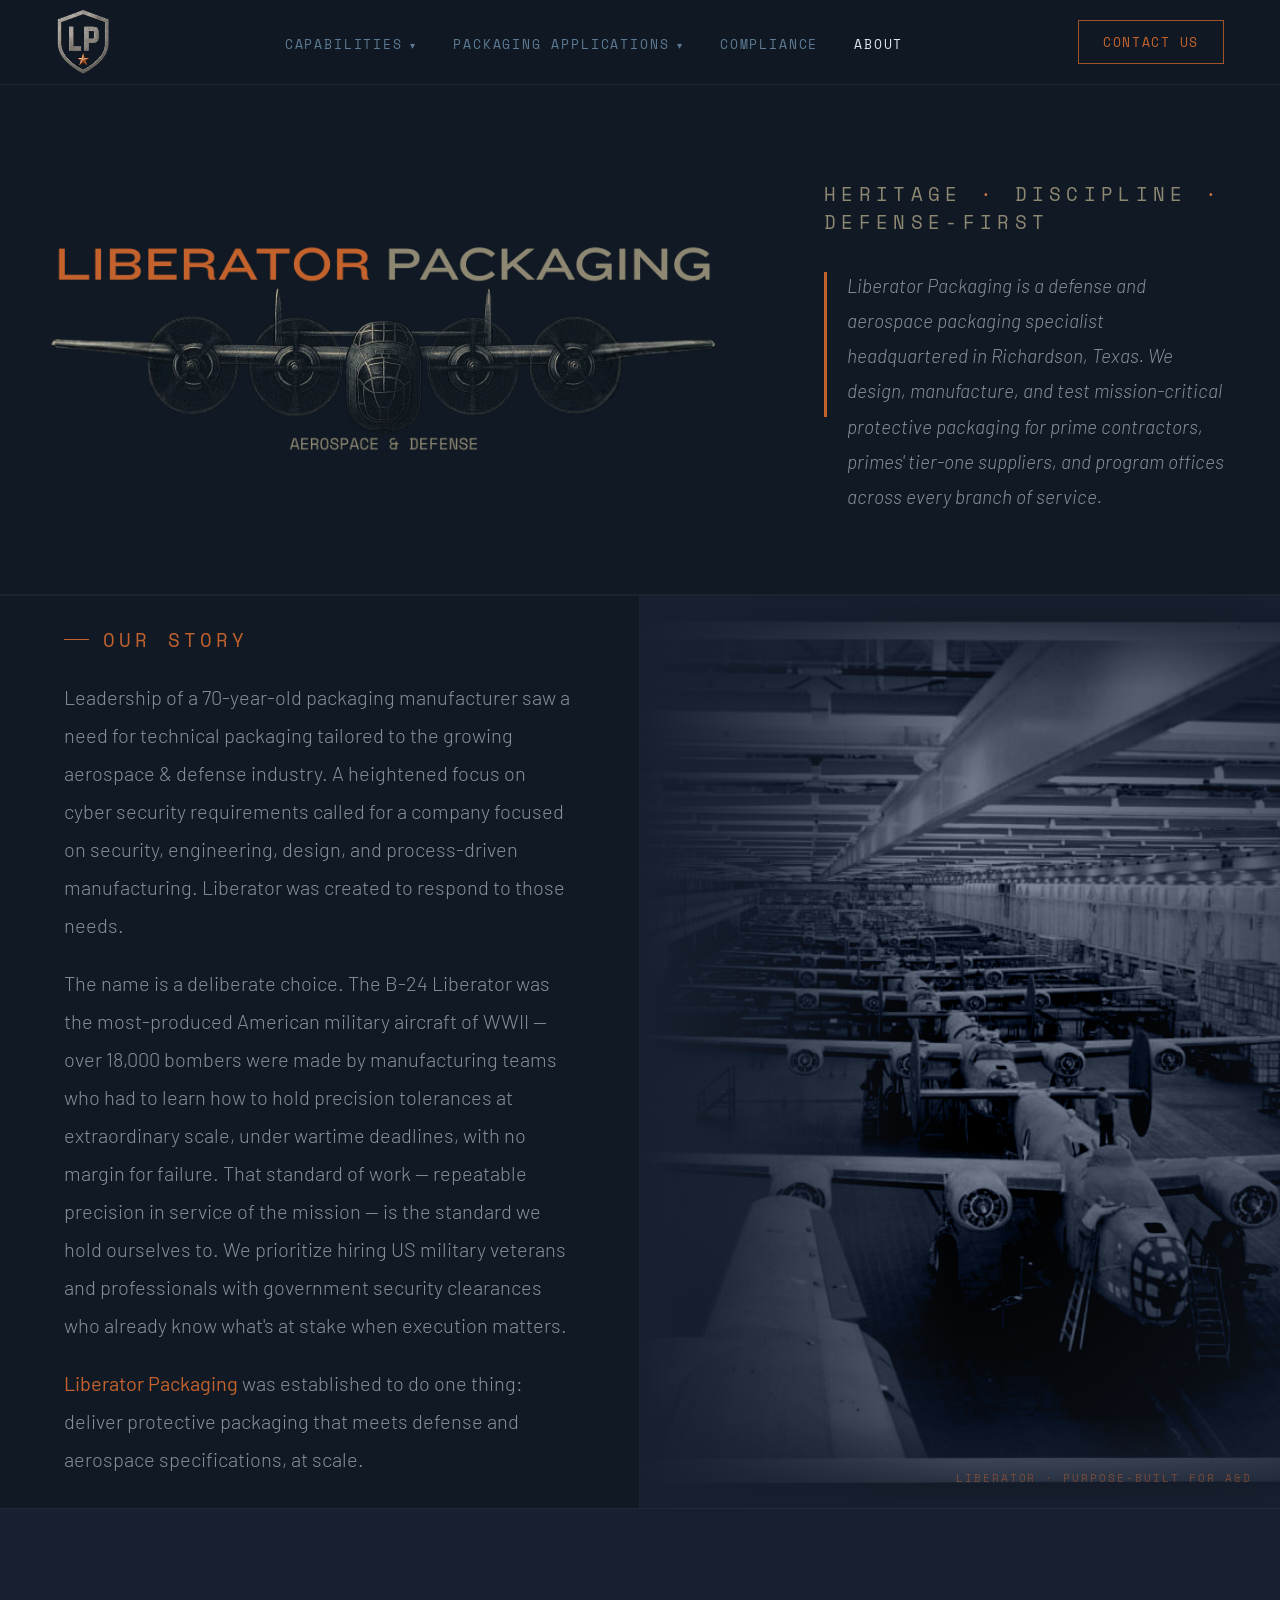
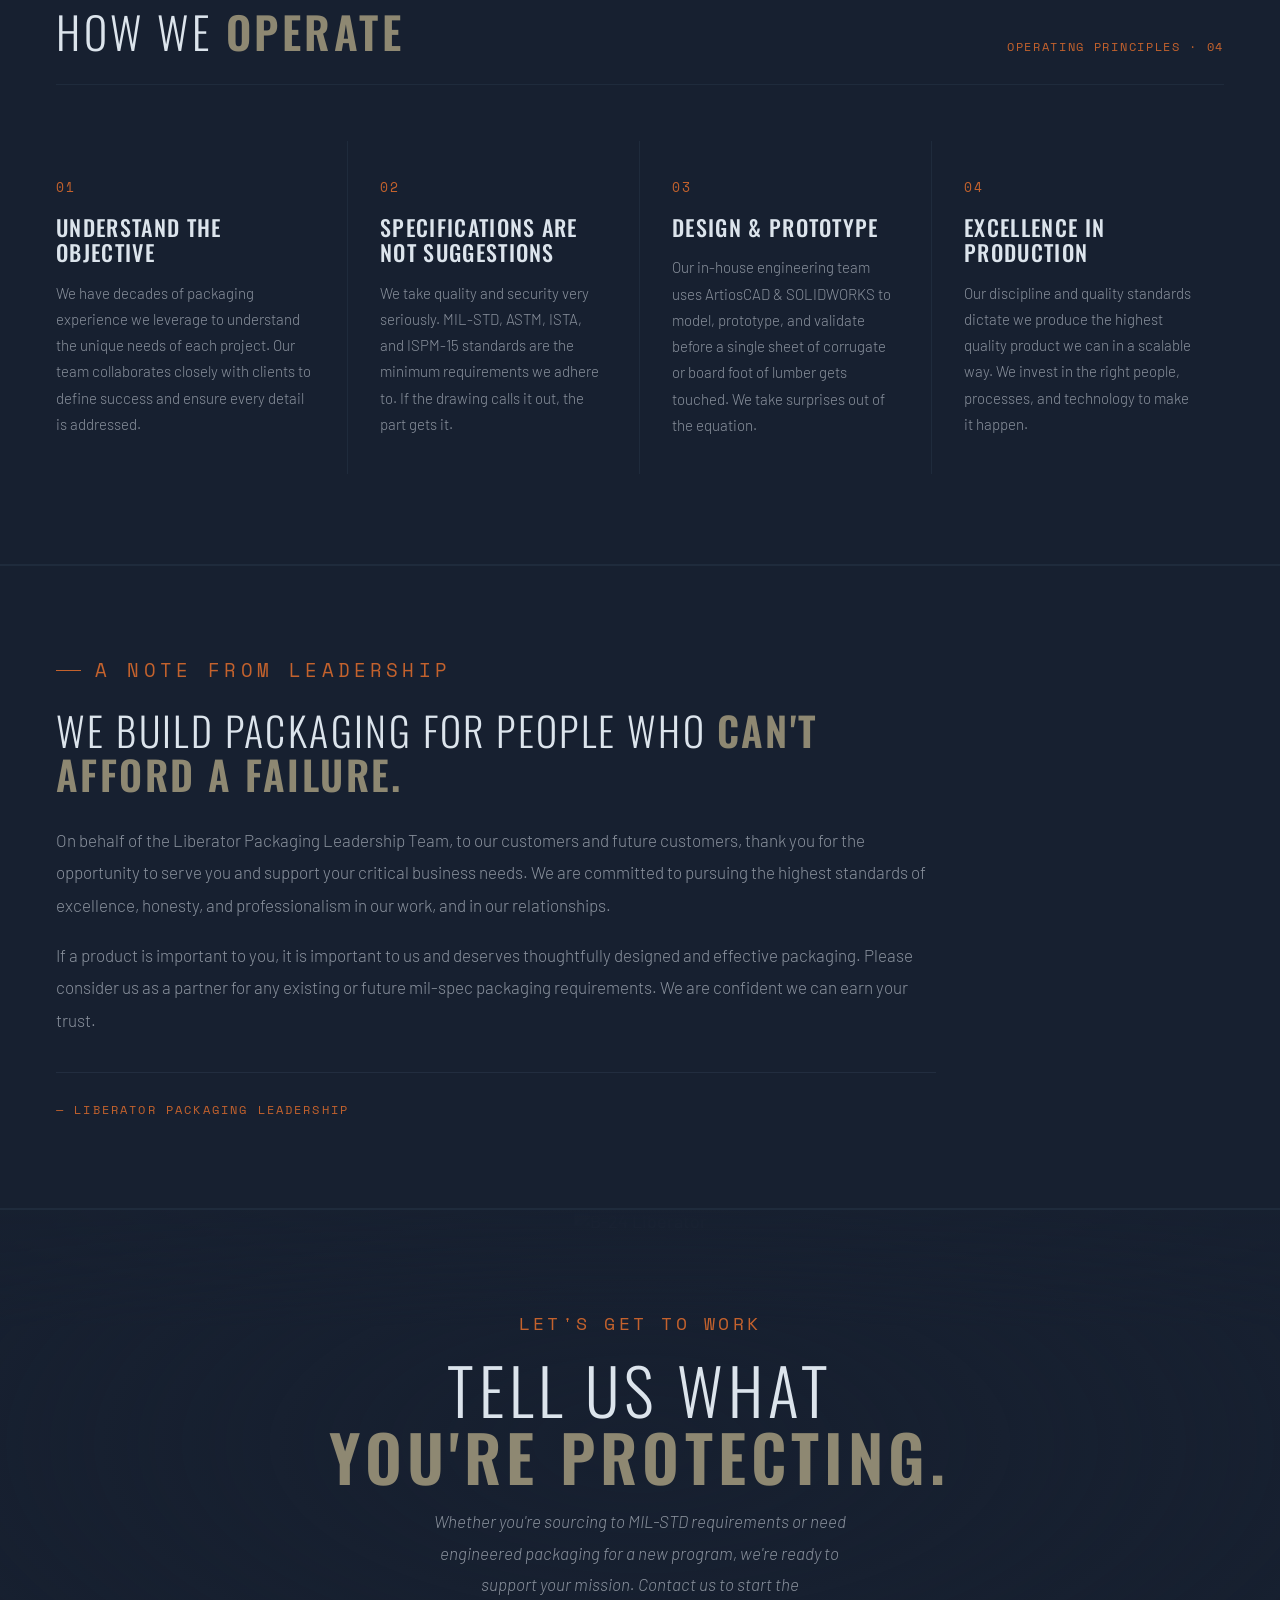
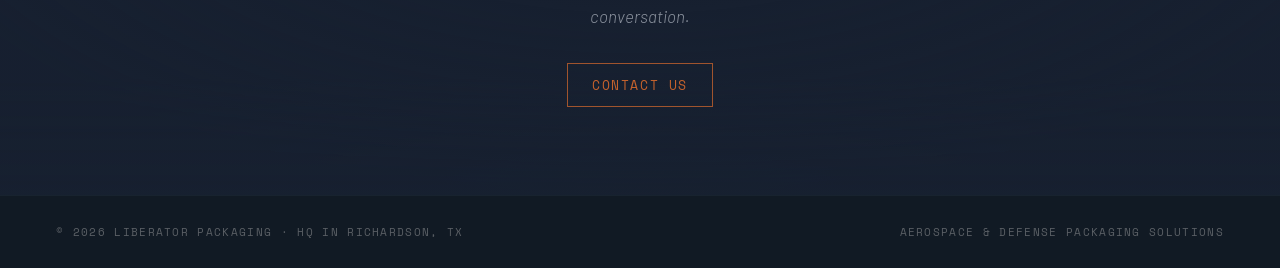
==== about.html @ 32d5207a "Update about.html Update note from leadership" ====
<!DOCTYPE html>
<html lang="en">
<head>
<meta charset="UTF-8">
<meta name="viewport" content="width=device-width, initial-scale=1.0">
<title>About — Liberator Packaging</title>
<link rel="stylesheet" href="site.css">
<style>
/* ── HERO COMBINED ── */
  .hero-combined{
    display:flex;align-items:center;
    margin-top:100px;
    background:var(--bg);
    border-bottom:1px solid rgba(93,122,148,.12);
    overflow:hidden;
  }

  /* ── PAGE HERO ── */
  .page-hero{
    flex:1;
    padding:80px 56px;
    background:transparent;
  }
  .page-hero-inner{max-width:920px;}

  /* ── LOGO HERO ── */
  .about-logo-hero{
    flex:0 0 60%;position:relative;overflow:hidden;
    align-self:stretch;min-height:480px;
  }
  .about-logo-wrap{position:absolute;inset:0;display:flex;align-items:center;justify-content:center;}
  .about-logo-img{
    width:90%; /* ← tweak to resize */
    height:auto;
  }
  .about-logo-overlay{
    position:absolute;inset:0;
  }
  .page-hero-sub{
    font-family:'Space Mono',monospace;font-size:19px;letter-spacing:.28em;
    color:var(--stone);text-transform:uppercase;margin-bottom:28px;
  }
  .page-hero-sub .dot{color:var(--copper2);}
  .page-hero h1{
    font-family:'Oswald',sans-serif;font-weight:600;
    font-size:clamp(64px,9vw,112px);letter-spacing:.05em;
    line-height:.9;color:var(--white);text-transform:uppercase;
    margin-bottom:36px;
  }
  .page-hero h1 .sub{
    font-weight:300;font-size:.30em;letter-spacing:.26em;
    color:rgba(142,136,114,.45);display:block;margin-top:18px;
  }
  .page-hero-lede{
    display:flex;gap:20px;align-items:flex-start;max-width:680px;margin-top:32px;
  }
  .page-hero-lede::before{content:'';flex:0 0 3px;height:145px;background:var(--copper);margin-top:4px;}
  .page-hero-lede p{font-size:19px;font-weight:300;line-height:1.85;color:var(--fog);font-style:italic;}

  /* ── ORIGIN / MISSION ── */
  .origin{
    display:grid;grid-template-columns:1fr 1fr;
    border-top:1px solid rgba(93,122,148,.1);
    min-height:560px;overflow:hidden;
    background:var(--bg);
  }
  .origin-text{
    padding:30px 64px;
    display:flex;flex-direction:column;justify-content:top;
    border-right:1px solid rgba(93,122,148,.1);
  }
  .section-tag{
    font-family:'Space Mono',monospace;font-size:19px;letter-spacing:.22em;
    color:var(--copper);text-transform:uppercase;margin-bottom:24px;
    display:flex;align-items:center;gap:14px;
  }
  .section-tag::before{content:'';width:25px;height:1px;background:var(--copper);}
  .origin-text h2{
    font-family:'Oswald',sans-serif;font-weight:300;font-size:44px;
    letter-spacing:.06em;color:var(--white);text-transform:uppercase;
    margin-bottom:28px;line-height:1.05;
  }
  .origin-text h2 strong{font-weight:600;color:var(--stone);}
  .origin-text p{font-size:20px;font-weight:300;line-height:1.9;color:var(--fog);margin-bottom:20px;}
  .origin-text p:last-child{margin-bottom:0;}
  .origin-text p .accent{color:var(--copper);font-weight:400;font-style:normal;}
  .origin-text p strong.emph{color:var(--white);font-weight:400;}

  .origin-vis{
    background:var(--bg2);position:relative;overflow:hidden;
    display:flex;align-items:center;justify-content:center;
  }
  .origin-vis-img{
    width:100%;height:100%;object-fit:cover;
    filter:grayscale(100%) contrast(160%) brightness(50%) sepia(35%) hue-rotate(8deg);
    mix-blend-mode:luminosity;
  }
  .origin-vis-fade{
    position:absolute;inset:0;
    background:
      radial-gradient(ellipse 90% 80% at 50% 50%,transparent 20%,rgba(23,32,48,0.5) 70%,rgba(23,32,48,0.9) 100%),
      linear-gradient(to left,transparent 50%,var(--bg2) 100%),
      linear-gradient(to bottom,var(--bg2) 0%,transparent 10%,transparent 90%,var(--bg2) 100%);
  }
  .origin-vis-label{
    position:absolute;bottom:22px;right:28px;
    font-family:'Space Mono',monospace;font-size:11px;letter-spacing:.18em;
    color:rgba(196,98,45,.5);text-transform:uppercase;z-index:2;
  }
  .origin-stats{
    position:absolute;top:32px;left:32px;z-index:2;
    display:flex;flex-direction:column;gap:18px;
  }
  .origin-stat{
    border-left:2px solid var(--copper);padding-left:14px;
  }
  .origin-stat .num{
    font-family:'Oswald',sans-serif;font-weight:500;font-size:28px;
    letter-spacing:.04em;color:var(--white);line-height:1;
  }
  .origin-stat .lbl{
    font-family:'Space Mono',monospace;font-size:10px;letter-spacing:.2em;
    color:rgba(196,98,45,1);text-transform:uppercase;margin-top:6px;
  }

  /* ── PRINCIPLES ── */
  .principles{
    padding:90px 56px;background:var(--bg2);
    border-top:1px solid rgba(93,122,148,.12);
    border-bottom:1px solid rgba(93,122,148,.12);
  }
  .principles-header{
    display:flex;align-items:baseline;justify-content:space-between;
    margin-bottom:56px;border-bottom:1px solid rgba(93,122,148,.12);
    padding-bottom:20px;
  }
  .principles-header h2{
    font-family:'Oswald',sans-serif;font-weight:300;font-size:44px;
    letter-spacing:.08em;color:var(--white);text-transform:uppercase;
  }
  .principles-header h2 strong{font-weight:600;color:var(--stone);}
  .principles-header span{
    font-family:'Space Mono',monospace;font-size:12px;letter-spacing:.14em;
    color:var(--copper);text-transform:uppercase;
  }
  .principles-grid{
    display:grid;grid-template-columns:repeat(4,1fr);gap:0;
  }
  .principle{
    padding:36px 32px 36px 0;
    border-right:1px solid rgba(93,122,148,.12);
  }
  .principle:last-child{border-right:none;}
  .principle:not(:first-child){padding-left:32px;}
  .principle .pnum{
    font-family:'Space Mono',monospace;font-size:13px;letter-spacing:.18em;
    color:var(--copper);margin-bottom:18px;
  }
  .principle h3{
    font-family:'Oswald',sans-serif;font-weight:500;font-size:22px;
    letter-spacing:.06em;color:var(--white);text-transform:uppercase;
    margin-bottom:14px;line-height:1.15;
  }
  .principle p{
    font-size:15px;font-weight:300;line-height:1.75;color:var(--fog);
  }

  /* ── PROOF / CAPABILITY MARKERS ── */
  .proof{
    padding:90px 56px;background:var(--bg);
    border-bottom:1px solid rgba(93,122,148,.1);
  }
  .proof-inner{display:grid;grid-template-columns:1fr 1.6fr;gap:80px;align-items:start;}
  .proof-left h2{
    font-family:'Oswald',sans-serif;font-weight:300;font-size:40px;
    letter-spacing:.06em;color:var(--white);text-transform:uppercase;
    line-height:1.1;margin-bottom:24px;
  }
  .proof-left h2 strong{font-weight:600;color:var(--stone);}
  .proof-left p{font-size:16px;font-weight:300;line-height:1.85;color:var(--fog);}
  .proof-list{display:flex;flex-direction:column;}
  .proof-row{
    display:grid;grid-template-columns:56px 1fr 280px;
    align-items:center;gap:28px;
    padding:22px 0;border-bottom:1px solid rgba(93,122,148,.1);
  }
  .proof-row:first-child{border-top:1px solid rgba(93,122,148,.1);}
  .proof-num{font-family:'Space Mono',monospace;font-size:13px;color:var(--copper);letter-spacing:.1em;}
  .proof-name{font-family:'Oswald',sans-serif;font-weight:400;font-size:22px;letter-spacing:.05em;color:var(--stone);text-transform:uppercase;}
  .proof-detail{font-size:16px;font-weight:300;color:rgba(220,228,236,.55);font-style:italic;}

  /* ── LEADERSHIP NOTE ── */
  .leadership{
    padding:90px 56px;background:var(--bg2);
    border-top:1px solid rgba(93,122,148,.12);
    border-bottom:1px solid rgba(93,122,148,.12);
  }
  .leadership-inner{max-width:880px;}
  .leadership h2{
    font-family:'Oswald',sans-serif;font-weight:300;font-size:40px;
    letter-spacing:.06em;color:var(--white);text-transform:uppercase;
    margin-bottom:28px;line-height:1.1;
  }
  .leadership h2 strong{font-weight:600;color:var(--stone);}
  .leadership p{font-size:17px;font-weight:300;line-height:1.9;color:var(--fog);margin-bottom:18px;}
  .leadership .sig{
    margin-top:36px;padding-top:28px;
    border-top:1px solid rgba(93,122,148,.15);
    font-family:'Space Mono',monospace;font-size:12px;letter-spacing:.18em;
    color:var(--copper);text-transform:uppercase;
  }

  /* ── CTA ── */
  .cta{
    padding:100px 56px;background:var(--bg2);
    border-top:1px solid rgba(93,122,148,.12);
    text-align:center;position:relative;overflow:hidden;min-height:440px;
    display:flex;align-items:center;justify-content:center;
  }
  .cta-plane-wrap{position:absolute;inset:0;}
  .cta-plane-img{
    width:100%;height:100%;object-fit:cover;object-position:center 20%;
    filter:grayscale(100%) contrast(200%) brightness(35%) sepia(30%) hue-rotate(8deg);
    mix-blend-mode:luminosity;opacity:.55;
  }
  .cta-overlay{
    position:absolute;inset:0;
    background:
      radial-gradient(ellipse 60% 60% at 50% 40%,rgba(23,32,48,0.3) 0%,rgba(23,32,48,0.85) 100%),
      linear-gradient(to bottom,var(--bg2) 0%,transparent 20%,transparent 80%,var(--bg2) 100%);
  }
  .cta-content{position:relative;z-index:1;}
  .cta-tag{font-family:'Space Mono',monospace;font-size:18px;letter-spacing:.18em;color:var(--copper);text-transform:uppercase;margin-bottom:20px;}
  .cta h2{font-family:'Oswald',sans-serif;font-weight:300;font-size:clamp(40px,5vw,64px);letter-spacing:.08em;color:var(--white);text-transform:uppercase;margin-bottom:16px;line-height:1.05;}
  .cta h2 strong{font-weight:600;color:var(--stone);}
  .cta p{font-size:17px;font-weight:300;color:var(--fog);max-width:420px;margin:0 auto 40px;line-height:1.85;font-style:italic;}
to{opacity:1;transform:none;}

/* ── RESPONSIVE ── */
  @media (max-width: 980px){
    .hero-combined{flex-direction:column;}
    .about-logo-hero{flex:none;width:100%;min-height:320px;}
    .origin{grid-template-columns:1fr;}
    .origin-text{border-right:none;border-bottom:1px solid rgba(93,122,148,.1);}
    .origin-vis{min-height:320px;}
    .principles-grid{grid-template-columns:repeat(2,1fr);}
    .principle:nth-child(2){border-right:none;}
    .principle:nth-child(3){border-top:1px solid rgba(93,122,148,.12);}
    .principle:nth-child(4){border-top:1px solid rgba(93,122,148,.12);}
    .proof-inner{grid-template-columns:1fr;gap:40px;}
    .proof-row{grid-template-columns:48px 1fr;}
    .proof-detail{grid-column:1 / -1;padding-left:76px;}
  }

  @media(max-width:768px){
    .hero-combined{flex-direction:column;}
    .about-logo-hero{min-height:220px;flex:none;width:100%;}
    .page-hero{padding:80px 20px 40px;}
    .page-hero h1{font-size:clamp(56px,14vw,96px);}
    .origin{grid-template-columns:1fr;}
    .origin-text{padding:40px 20px;border-right:none;border-bottom:1px solid rgba(93,122,148,.1);}
    .origin-vis{min-height:220px;}
    .principles{padding:56px 20px;}
    .principles-grid{grid-template-columns:1fr;}
    .principle{border-right:none !important;border-top:none;padding:24px 0;border-bottom:1px solid rgba(93,122,148,.1);}
    .proof{padding:56px 20px;}
    .proof-inner{grid-template-columns:1fr;gap:32px;}
    .proof-row{grid-template-columns:48px 1fr;gap:16px;}
    .proof-detail{grid-column:1/-1;padding-left:64px;}
    .leadership{padding:56px 20px;}
    .cta{padding:60px 20px;min-height:300px;}
    .principles-header h2{font-size:32px;}
    .proof-left h2{font-size:30px;}
  }
</style>
</head>
<body>

<nav>
  <a href="index.html"><img class="nav-logo" src="../Images/Logo/Simple (Star) no bg.png" alt="Liberator Packaging"></a>
  <button class="nav-toggle" aria-label="Open navigation" aria-expanded="false"><span></span><span></span><span></span></button>
  <ul class="nav-links">
    <li class="has-dropdown">
      <a href="#">Capabilities</a>
      <ul class="nav-dropdown">
        <li><a href="corrugated-packaging.html">Corrugated Packaging</a></li>
        <li><a href="foam-cushioning.html">Foam &amp; Cushioning Systems</a></li>
        <li><a href="wood-crating.html">Wood Crating &amp; Export Containers</a></li>
        <li><a href="integrated-solutions.html">Engineered Integrated Solutions</a></li>
        <li><a href="assembly-kitting.html">Assembly &amp; Kitting</a></li>
      </ul>
    </li>
    <li class="has-dropdown">
      <a href="#">Packaging Applications</a>
      <ul class="nav-dropdown">
        <li><a href="drones.html">Drones</a></li>
        <li><a href="munitions.html">Munitions</a></li>
        <li><a href="manufactured-parts.html">Manufactured Parts</a></li>
        <li><a href="electronic-components.html">Electronic Components</a></li>
        <li><a href="custom-packaging-solutions.html">Custom Packaging Solutions</a></li>
      </ul>
    </li>
    <li><a href="compliance.html">Compliance</a></li>
    <li><a href="about.html" class="active">About</a></li>
    <a href="contact.html" class="nav-mobile-cta">Contact Us</a>
  </ul>
  <a href="contact.html" class="nav-cta">Contact Us</a>
</nav>

<!-- ── HERO COMBINED ── -->
<div class="hero-combined">

  <!-- ── LOGO HERO ── -->
  <section class="about-logo-hero">
    <div class="about-logo-wrap">
      <img class="about-logo-img" src="../Images/Logo/Liberator Logo.png" alt="Liberator Packaging"/>
      <div class="about-logo-overlay"></div>
    </div>
  </section>

  <!-- ── PAGE HERO ── -->
  <section class="page-hero">
    <div class="page-hero-inner">
      <div class="page-hero-sub r2">Heritage <span class="dot">·</span> Discipline <span class="dot">·</span> Defense-First</div>
      <div class="page-hero-lede r3">
        <p>Liberator Packaging is a defense and aerospace packaging specialist headquartered in Richardson, Texas. We design, manufacture, and test mission-critical protective packaging for prime contractors, primes' tier-one suppliers, and program offices across every branch of service.</p>
      </div>
    </div>
  </section>

</div>

<!-- ── ORIGIN / MISSION ── -->
<section class="origin">
  <div class="origin-text">
    <div class="section-tag">Our Story</div>
    <p>Leadership of a 70-year-old packaging manufacturer saw a need for technical packaging tailored to the growing aerospace & defense industry. A heightened focus on cyber security requirements called for a company focused on security, engineering, design, and process-driven manufacturing. Liberator was created to respond to those needs.</p>
    <!-- <p>Most packaging suppliers serving the defense industrial base started somewhere else — commercial shipping, retail consumer goods, industrial OEM — and bolted on MIL-STD capability as program demand grew. That history shows up in subtle ways: documentation that isn't quite right, ESD handling that's "close enough," ITAR controls layered on top of workflows that were never designed for them.</p> -->
    <p>The name is a deliberate choice. The B-24 Liberator was the most-produced American military aircraft of WWII — over 18,000 bombers were made by manufacturing teams who had to learn how to hold precision tolerances at extraordinary scale, under wartime deadlines, with no margin for failure. That standard of work — repeatable precision in service of the mission — is the standard we hold ourselves to. We prioritize hiring US military veterans and professionals with government security clearances who already know what's at stake when execution matters.</p>
    <p><span class="accent">Liberator Packaging</span> was established to do one thing: deliver protective packaging that meets defense and aerospace specifications, at scale.</p>  
  </div>
  <div class="origin-vis">
    <img class="origin-vis-img" src="../Images/thf91632.jpg" alt="Defense manufacturing"/>
    <div class="origin-vis-fade"></div>
    <div class="origin-stats">
    </div>
    <div class="origin-vis-label">Liberator · Purpose-Built for A&amp;D</div>
  </div>
</section>

<!-- ── PRINCIPLES ── -->
<section class="principles">
  <div class="principles-header">
    <h2>How We <strong>Operate</strong></h2>
    <span>Operating Principles · 04</span>
  </div>
  <div class="principles-grid">
    <!-- <div class="principle">
      <div class="pnum">01</div>
      <h3>Earn the Clearance</h3>
      <p>CMMC Level 2 and an ISPM-15 stamp authority — we hold the credentials defense work requires and renew them on schedule. We earn your trust before the first pack is made.</p>
    </div> -->
    <div class="principle">
      <div class="pnum">01</div>
      <h3>Understand the Objective</h3>
      <p>We have decades of packaging experience we leverage to understand the unique needs of each project. Our team collaborates closely with clients to define success and ensure every detail is addressed.</p>
    </div>
    <div class="principle">
      <div class="pnum">02</div>
      <h3>Specifications Are Not Suggestions</h3>
      <p>We take quality and security very seriously. MIL-STD, ASTM, ISTA, and ISPM-15 standards are the minimum requirements we adhere to. If the drawing calls it out, the part gets it.</p>
    </div>
    <div class="principle">
      <div class="pnum">03</div>
      <h3>Design & Prototype</h3>
      <p>Our in-house engineering team uses ArtiosCAD & SOLIDWORKS to model, prototype, and validate before a single sheet of corrugate or board foot of lumber gets touched. We take surprises out of the equation.</p>
    </div>
    <div class="principle">
      <div class="pnum">04</div>
      <h3>Excellence in Production</h3>
      <p>Our discipline and quality standards dictate we produce the highest quality product we can in a scalable way. We invest in the right people, processes, and technology to make it happen.</p>
    </div>
  </div>
</section>

<!-- ── LEADERSHIP / NOTE ── -->
<section class="leadership">
  <div class="leadership-inner">
    <div class="section-tag">A Note From Leadership</div>
    <h2>We build packaging for people who <strong>can't afford a failure.</strong></h2>
    <p>On behalf of the Liberator Packaging Leadership Team, to our customers and future customers, thank you for the opportunity to serve you and support your critical business needs.  We are committed to pursuing the highest standards of excellence, honesty, and professionalism in our work, and in our relationships. </p>
    <p>If a product is important to you, it is important to us and deserves thoughtfully designed and effective packaging.   Please consider us as a partner for any existing or future mil-spec packaging requirements.  We are confident we can earn your trust.</p>
    <div class="sig">— Liberator Packaging Leadership</div>
  </div>
</section>

<!-- ── CTA ── -->
<section class="cta">
  <div class="cta-plane-wrap">
    <img class="cta-plane-img" src="../Images/wood crates.png" alt="B-24 Liberator"/>
    <div class="cta-overlay"></div>
  </div>
  <div class="cta-content">
    <div class="cta-tag">Let's get to work</div>
    <h2>Tell us what<br><strong>you're protecting.</strong></h2>
    <p>Whether you're sourcing to MIL-STD requirements or need engineered packaging for a new program, we're ready to support your mission. Contact us to start the conversation.</p>
    <a href="contact.html" class="nav-cta">Contact Us</a>
  </div>
</section>

<footer>
  <span>© 2026 Liberator Packaging · HQ in Richardson, TX</span>
  <span>Aerospace &amp; Defense Packaging Solutions</span>
</footer>

<script src="site.js" defer></script>
</body>
</html>
---- site.css ----
/* ═══════════════════════════════════════════════
   site.css — Liberator Packaging
   Shared styles + responsive breakpoints
═══════════════════════════════════════════════ */

/* ── FONTS ── */
@import url('https://fonts.googleapis.com/css2?family=Oswald:wght@300;400;500;600&family=Space+Mono:wght@400;700&family=Barlow:ital,wght@0,200;0,300;0,400;1,200;1,300&display=swap');

/* ── RESET ── */
*{margin:0;padding:0;box-sizing:border-box;}

/* ── DESIGN TOKENS ── */
:root{
  --bg:#111a24;--bg2:#172030;
  --copper:#c4622d;--copper2:#d97840;
  --stone:#8e8872;--steel:#5d7a94;
  --white:#dce4ec;--fog:rgba(220,228,236,0.58);
}

/* ── BODY ── */
body{background:var(--bg);color:var(--white);font-family:'Barlow',sans-serif;overflow-x:hidden;font-size:18px;}

/* ── NAV ── */
nav{
  position:fixed;top:0;left:0;right:0;z-index:200;
  display:flex;align-items:center;justify-content:space-between;
  padding:10px 56px;
  background:#111a24f2;
  border-bottom:1px solid rgba(93,122,148,0.15);
  backdrop-filter:blur(10px);
}
.nav-logo{height:64px;width:auto;display:block;}
.nav-links{display:flex;gap:36px;list-style:none;}
.nav-links a{font-family:'Space Mono',monospace;font-size:13px;letter-spacing:.14em;color:rgba(93,122,148,1.0);text-decoration:none;text-transform:uppercase;transition:color .2s;}
.nav-links a:hover,.nav-links a.active{color:var(--white);}
.nav-cta{font-family:'Space Mono',monospace;font-size:13px;letter-spacing:.12em;color:var(--copper);border:1px solid rgba(196,98,45,.8);padding:11px 24px;text-decoration:none;text-transform:uppercase;transition:all .25s;}
.nav-cta:hover{background:rgba(196,98,45,.12);}

/* ── NAV DROPDOWN ── */
.nav-links li{position:relative;}
.has-dropdown>a::after{content:' ▾';font-size:10px;}
.nav-dropdown{
  display:none;position:absolute;top:100%;left:12px;margin-top:8px;
  background:rgba(17,26,36,0.97);
  border:1px solid rgba(93,122,148,.2);border-top:2px solid var(--copper);
  min-width:210px;list-style:none;backdrop-filter:blur(10px);z-index:300;
}
.has-dropdown:hover .nav-dropdown{display:block;}
.nav-dropdown::before{content:'';position:absolute;top:-8px;left:0;right:0;height:8px;}
.nav-dropdown li a{
  display:block;padding:12px 18px;
  font-family:'Space Mono',monospace;font-size:11px;letter-spacing:.14em;
  color:rgba(93,122,148,1.0);text-decoration:none;text-transform:uppercase;
  border-bottom:1px solid rgba(93,122,148,.1);transition:color .2s,background .2s;
}
.nav-dropdown li:last-child a{border-bottom:none;}
.nav-dropdown li a:hover{color:var(--white);background:rgba(93,122,148,.08);}
.nav-mobile-cta{display:none;}

/* ── HAMBURGER BUTTON ── */
.nav-toggle{
  display:none;
  flex-direction:column;justify-content:center;gap:5px;
  background:none;border:none;cursor:pointer;
  padding:8px;z-index:210;flex-shrink:0;
}
.nav-toggle span{
  width:24px;height:2px;background:var(--white);display:block;
  transition:transform .28s ease,opacity .28s ease;
  transform-origin:center;
}
.nav-toggle.open span:nth-child(1){transform:rotate(45deg) translate(5px,5px);}
.nav-toggle.open span:nth-child(2){opacity:0;}
.nav-toggle.open span:nth-child(3){transform:rotate(-45deg) translate(5px,-5px);}

/* ── FOOTER ── */
footer{
  display:flex;justify-content:space-between;align-items:center;
  padding:28px 56px;flex-wrap:wrap;gap:12px;
  border-top:1px solid rgba(93,122,148,.1);
}
footer span{font-family:'Space Mono',monospace;font-size:11px;letter-spacing:.12em;color:rgba(180,180,180,.45);text-transform:uppercase;}

/* ── ANIMATIONS ── */
@keyframes rise{from{opacity:0;transform:translateY(20px);}to{opacity:1;transform:none;}}
.r1{animation:rise .9s ease .1s both;}
.r2{animation:rise .9s ease .25s both;}
.r3{animation:rise .9s ease .4s both;}
.r4{animation:rise .9s ease .55s both;}
.r5{animation:rise .9s ease .7s both;}

/* ═══════════════════════════════════════════════
   SHARED COMPONENTS (product/capability pages)
═══════════════════════════════════════════════ */

/* ── PROGRAMS / PAST PERFORMANCE CARDS ── */
.programs-header{padding:56px 56px 0;border-top:1px solid rgba(93,122,148,.1);}
.programs-header h2{font-family:'Oswald',sans-serif;font-weight:600;font-size:40px;letter-spacing:.06em;color:var(--white);text-transform:uppercase;line-height:1;padding-bottom:40px;border-bottom:1px solid rgba(93,122,148,.1);}
.programs-header h2 span{font-weight:300;color:var(--stone);}
.programs{display:grid;grid-template-columns:1fr 1fr;border-bottom:1px solid rgba(93,122,148,.1);}
.program{padding:72px 56px;border-right:1px solid rgba(93,122,148,.1);position:relative;transition:background .25s;}
.program:last-child{border-right:none;}
.program::after{content:'';position:absolute;top:0;left:0;right:0;height:2px;background:var(--copper);transform:scaleX(0);transform-origin:left;transition:transform .4s ease;}
.program:hover::after{transform:scaleX(1);}
.program:hover{background:rgba(23,32,48,.4);}
.prog-badge{position:absolute;top:24px;right:24px;height:100px;width:auto;opacity:0.85;}
.prog-eyebrow{font-family:'Space Mono',monospace;font-size:10px;letter-spacing:.22em;color:var(--steel);text-transform:uppercase;margin-bottom:20px;opacity:.7;}
.program h2{font-family:'Oswald',sans-serif;font-weight:600;font-size:32px;letter-spacing:.06em;color:var(--white);text-transform:uppercase;margin-bottom:6px;line-height:1;}
.program h2 span{font-weight:300;color:var(--stone);}
.prog-ref{font-family:'Space Mono',monospace;font-size:10px;letter-spacing:.14em;color:var(--copper);font-weight:400;text-transform:uppercase;margin-bottom:28px;}
.program p{font-size:15px;font-weight:300;line-height:1.85;color:var(--fog);margin-bottom:36px;}

/* ── SPEC LIST ── */
.spec-list{list-style:none;border-top:1px solid rgba(93,122,148,.1);}
.spec-list li{display:flex;justify-content:space-between;align-items:baseline;padding:11px 0;border-bottom:1px solid rgba(93,122,148,.07);gap:20px;}
.spec-list li:last-child{border-bottom:none;}
.spec-k{font-family:'Space Mono',monospace;font-size:10px;letter-spacing:.14em;color:var(--stone);text-transform:uppercase;white-space:nowrap;flex-shrink:0;}
.spec-v{font-size:14px;font-weight:300;color:var(--white);text-align:right;}

/* ── STANDARDS STRIP ── */
.standards{padding:26px 56px;display:flex;align-items:center;gap:36px;flex-wrap:wrap;background:var(--bg2);border-bottom:1px solid rgba(93,122,148,.1);}
.std-label{font-family:'Space Mono',monospace;font-size:10px;letter-spacing:.2em;color:var(--fog);text-transform:uppercase;white-space:nowrap;}
.std-list{display:flex;gap:8px;flex-wrap:wrap;}
.std{font-family:'Space Mono',monospace;font-size:10px;letter-spacing:.1em;color:rgba(142,136,114,.65);border:1px solid rgba(142,136,114,.16);padding:5px 13px;text-transform:uppercase;}
.std.hi{color:rgba(196,98,45,.8);border-color:rgba(196,98,45,.25);}

/* ── CAPABILITIES LIST ── */
.cap-header{display:flex;align-items:baseline;justify-content:space-between;margin-bottom:36px;padding-bottom:16px;border-bottom:1px solid rgba(93,122,148,.1);}
.cap-header h2{font-family:'Oswald',sans-serif;font-weight:300;font-size:34px;letter-spacing:.08em;color:var(--white);text-transform:uppercase;}
.cap-header h2 strong{font-weight:600;color:var(--stone);}
.cap-header span{font-family:'Space Mono',monospace;font-size:11px;letter-spacing:.14em;color:var(--copper);text-transform:uppercase;}
.cap-row{display:grid;grid-template-columns:48px 1fr 260px 24px;align-items:center;gap:24px;padding:18px 0;border-bottom:1px solid rgba(93,122,148,.07);transition:all .15s;}
.cap-row:last-child{border-bottom:none;}
.cap-row:hover .cap-name{color:var(--white);}
.cap-row:hover .cap-detail{color:var(--white);}
.cap-row:hover .cap-arr{opacity:1;color:var(--copper);}
.cap-num{font-family:'Space Mono',monospace;font-size:12px;color:var(--copper);letter-spacing:.1em;}
.cap-name{font-family:'Oswald',sans-serif;font-weight:400;font-size:21px;letter-spacing:.05em;color:var(--stone);text-transform:uppercase;transition:color .15s;}
.cap-detail{font-size:14px;font-weight:300;color:rgba(93,122,148,.5);font-style:italic;}
.cap-arr{font-size:18px;color:var(--steel);opacity:.2;transition:all .15s;justify-self:end;}

/* ═══════════════════════════════════════════════
   RESPONSIVE — TABLET (≤1024px)
═══════════════════════════════════════════════ */
@media(max-width:1024px){
  nav{padding:10px 32px;}
  footer{padding:24px 32px;}

  .hero{flex-direction:column !important;padding:110px 32px 40px !important;}
  .hero *{min-width:0 !important;}
  .hero-image{display:none;}

  .summary{grid-template-columns:1fr !important;}
  .summary-img-col{display:none;}
  .summary-text-col{border-left:none !important;padding:40px 24px !important;}
  .summary-inner{grid-template-columns:1fr !important;}
  .summary-pillars{grid-template-columns:1fr !important;}

  /* programs */
  .programs-header{padding:48px 32px 0;}
  .programs-header h2{font-size:32px;}
  .programs{grid-template-columns:1fr;}
  .program{border-right:none;border-bottom:1px solid rgba(93,122,148,.1);padding:48px 40px;}
  .program:last-child{border-bottom:none;}

  /* standards */
  .standards{padding:20px 32px;}

  /* spec list */
  .spec-list li{gap:12px;}
}

/* ═══════════════════════════════════════════════
   RESPONSIVE — MOBILE (≤768px)
═══════════════════════════════════════════════ */
@media(max-width:768px){

  /* ── MOBILE NAV ── */
  nav{padding:10px 20px;}
  .nav-logo{height:48px;}
  .nav-toggle{display:flex;}

  .hero{flex-direction:column !important;padding:110px 32px 40px !important;}
  .hero *{min-width:0 !important;}
  .hero-image{display:none;}

  .summary{grid-template-columns:1fr !important;}
  .summary-img-col{display:none;}
  .summary-text-col{border-left:none !important;padding:40px 24px !important;}
  .summary-inner{grid-template-columns:1fr !important;}
  .summary-pillars{grid-template-columns:1fr !important;}

  /* desktop links → slide-down panel */
  /* position:absolute rather than fixed because backdrop-filter on nav
     creates a containing block, making fixed children relative to the nav bar */
  .nav-links{
    display:none;
    position:absolute;top:100%;left:0;right:0;
    height:calc(100vh - 100%);
    flex-direction:column;
    padding:16px 0 40px;
    background:rgba(17,26,36,0.99);
    z-index:199;gap:0;
    overflow-y:auto;
  }
  .nav-links.open{display:flex;}
  .body-menu-open{overflow:hidden;}

  /* top-level mobile links */
  .nav-links>li>a{
    display:block;padding:14px 24px;
    font-size:14px;letter-spacing:.1em;
    color:rgba(220,228,236,.9);
    border-bottom:1px solid rgba(93,122,148,.1);
  }
  .nav-links>li:last-child>a{border-bottom:none;}

  /* mobile dropdowns — always visible, indented */
  .has-dropdown>a::after{content:' ▾';}
  .nav-dropdown{
    display:block;position:static;
    margin:0;border:none;border-top:none;
    background:rgba(23,32,48,.6);
    backdrop-filter:none;min-width:auto;
  }
  .nav-dropdown li a{
    padding:10px 24px 10px 36px;
    font-size:11px;border-bottom:none;
    color:rgba(93,122,148,.9);
  }
  .nav-dropdown li a:hover{background:rgba(93,122,148,.06);color:var(--white);}

  /* hide desktop CTA button */
  nav>.nav-cta{display:none;}

  /* CTA inside mobile menu */
  .nav-mobile-cta{
    display:block !important;
    margin:24px 24px 0;
    font-family:'Space Mono',monospace;font-size:12px;letter-spacing:.12em;
    color:var(--copper);border:1px solid rgba(196,98,45,.7);
    padding:14px 20px;text-decoration:none;text-transform:uppercase;
    text-align:center;
  }

  /* ── SHARED FOOTER ── */
  footer{flex-direction:column;text-align:center;padding:24px 20px;gap:8px;}

  /* ── SHARED PROGRAMS ── */
  .programs-header{padding:32px 24px 0;}
  .programs-header h2{font-size:26px;padding-bottom:24px;}
  .programs{grid-template-columns:1fr;}
  .program{padding:36px 24px;border-right:none;border-bottom:1px solid rgba(93,122,148,.1);}
  .program:last-child{border-bottom:none;}
  .prog-badge{height:64px;top:16px;right:16px;}

  /* ── SHARED SPEC LIST ── */
  .spec-list li{flex-direction:column;gap:4px;padding:12px 0;}
  .spec-v{text-align:left;}

  /* ── SHARED STANDARDS ── */
  .standards{padding:20px 24px;gap:16px;}

  /* ── SHARED CAPABILITIES ROW ── */
  .cap-row{grid-template-columns:36px 1fr 20px;gap:12px;}
  .cap-detail{display:none;}
}
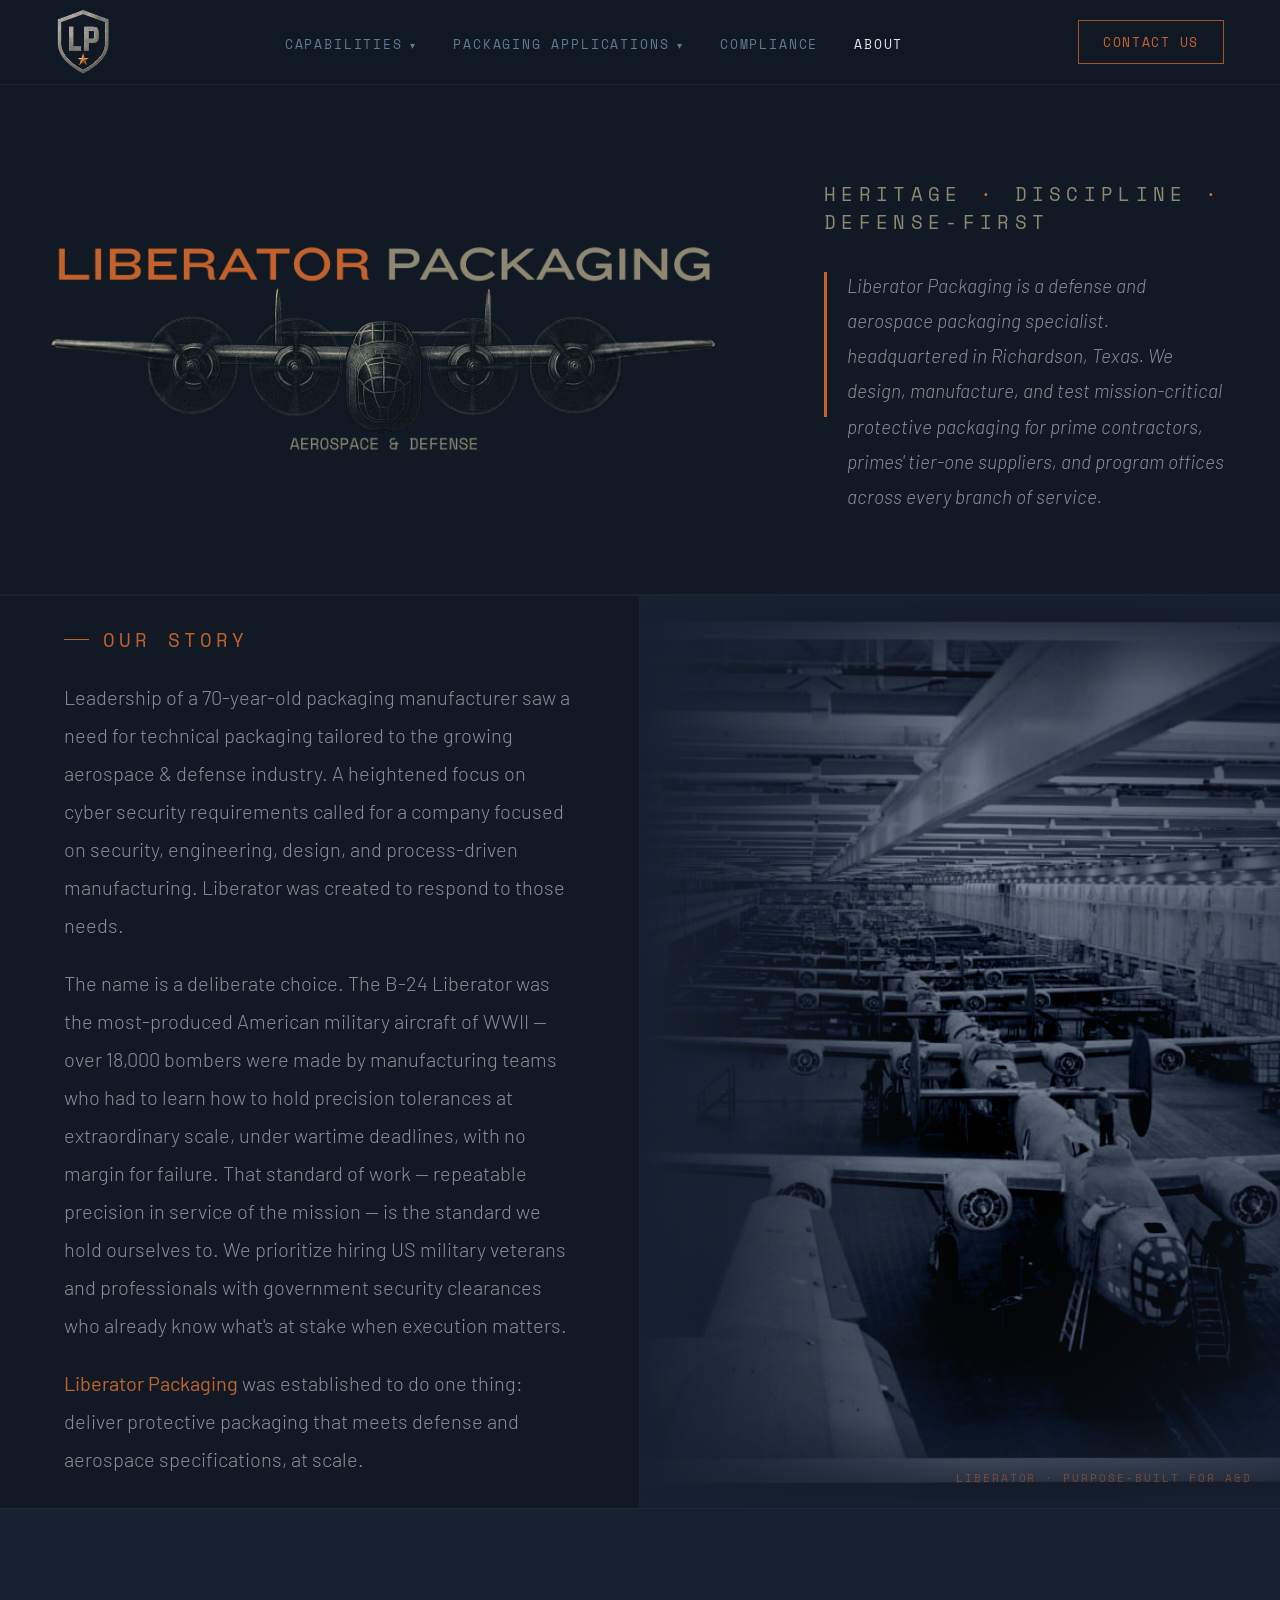
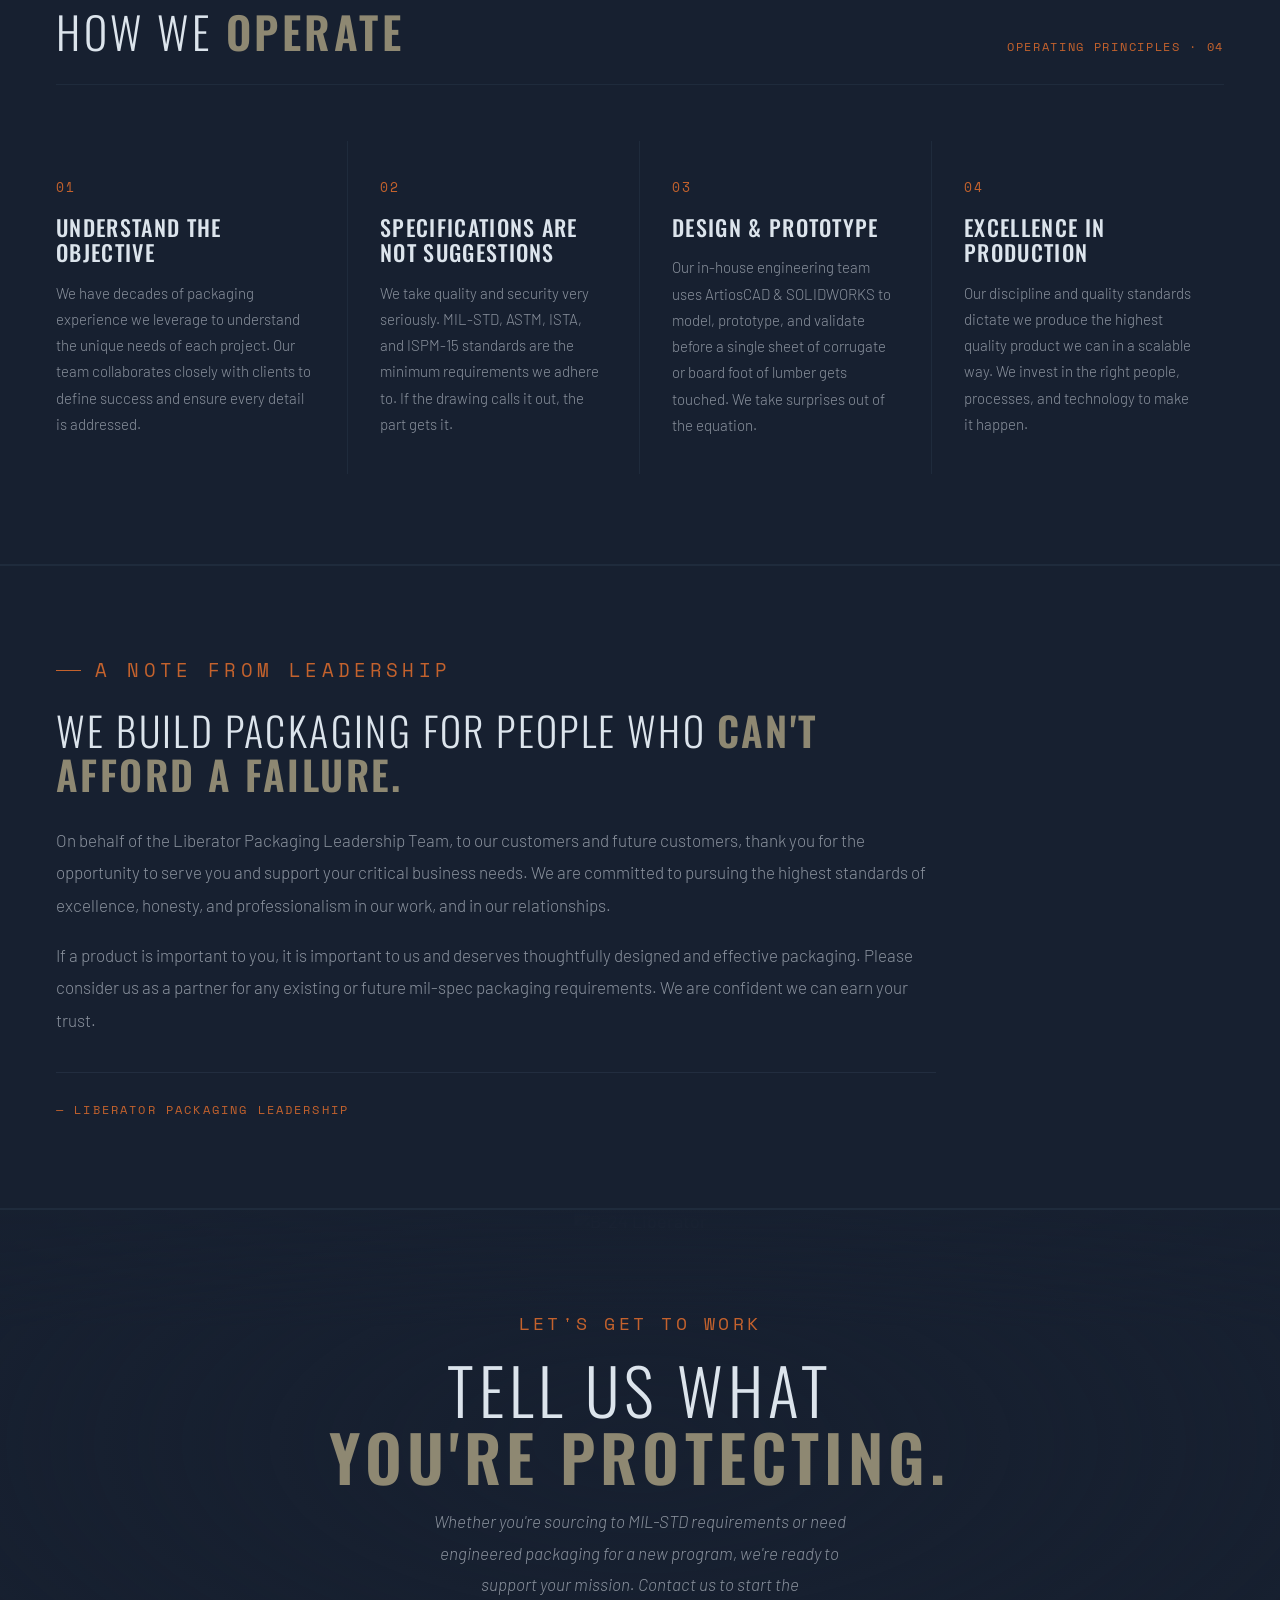
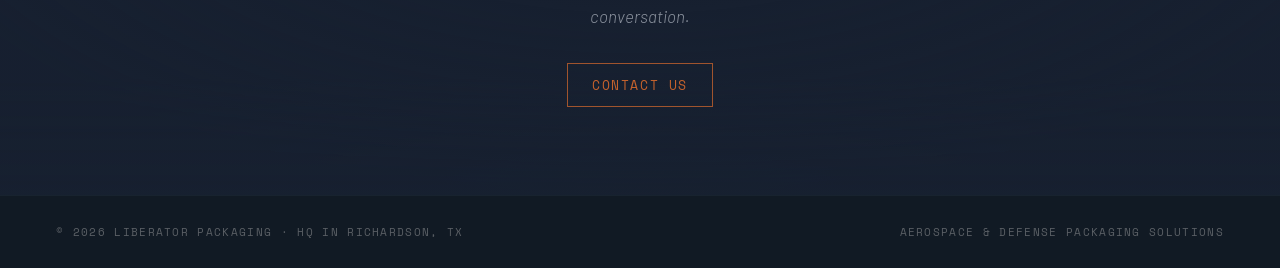
==== commit 0b5250ef: "Update about.html Added . to hero text" ====
--- a/about.html
+++ b/about.html
@@ -323,7 +323,7 @@
     <div class="page-hero-inner">
       <div class="page-hero-sub r2">Heritage <span class="dot">·</span> Discipline <span class="dot">·</span> Defense-First</div>
       <div class="page-hero-lede r3">
-        <p>Liberator Packaging is a defense and aerospace packaging specialist headquartered in Richardson, Texas. We design, manufacture, and test mission-critical protective packaging for prime contractors, primes' tier-one suppliers, and program offices across every branch of service.</p>
+        <p>Liberator Packaging is a defense and aerospace packaging specialist. headquartered in Richardson, Texas. We design, manufacture, and test mission-critical protective packaging for prime contractors, primes' tier-one suppliers, and program offices across every branch of service.</p>
       </div>
     </div>
   </section>
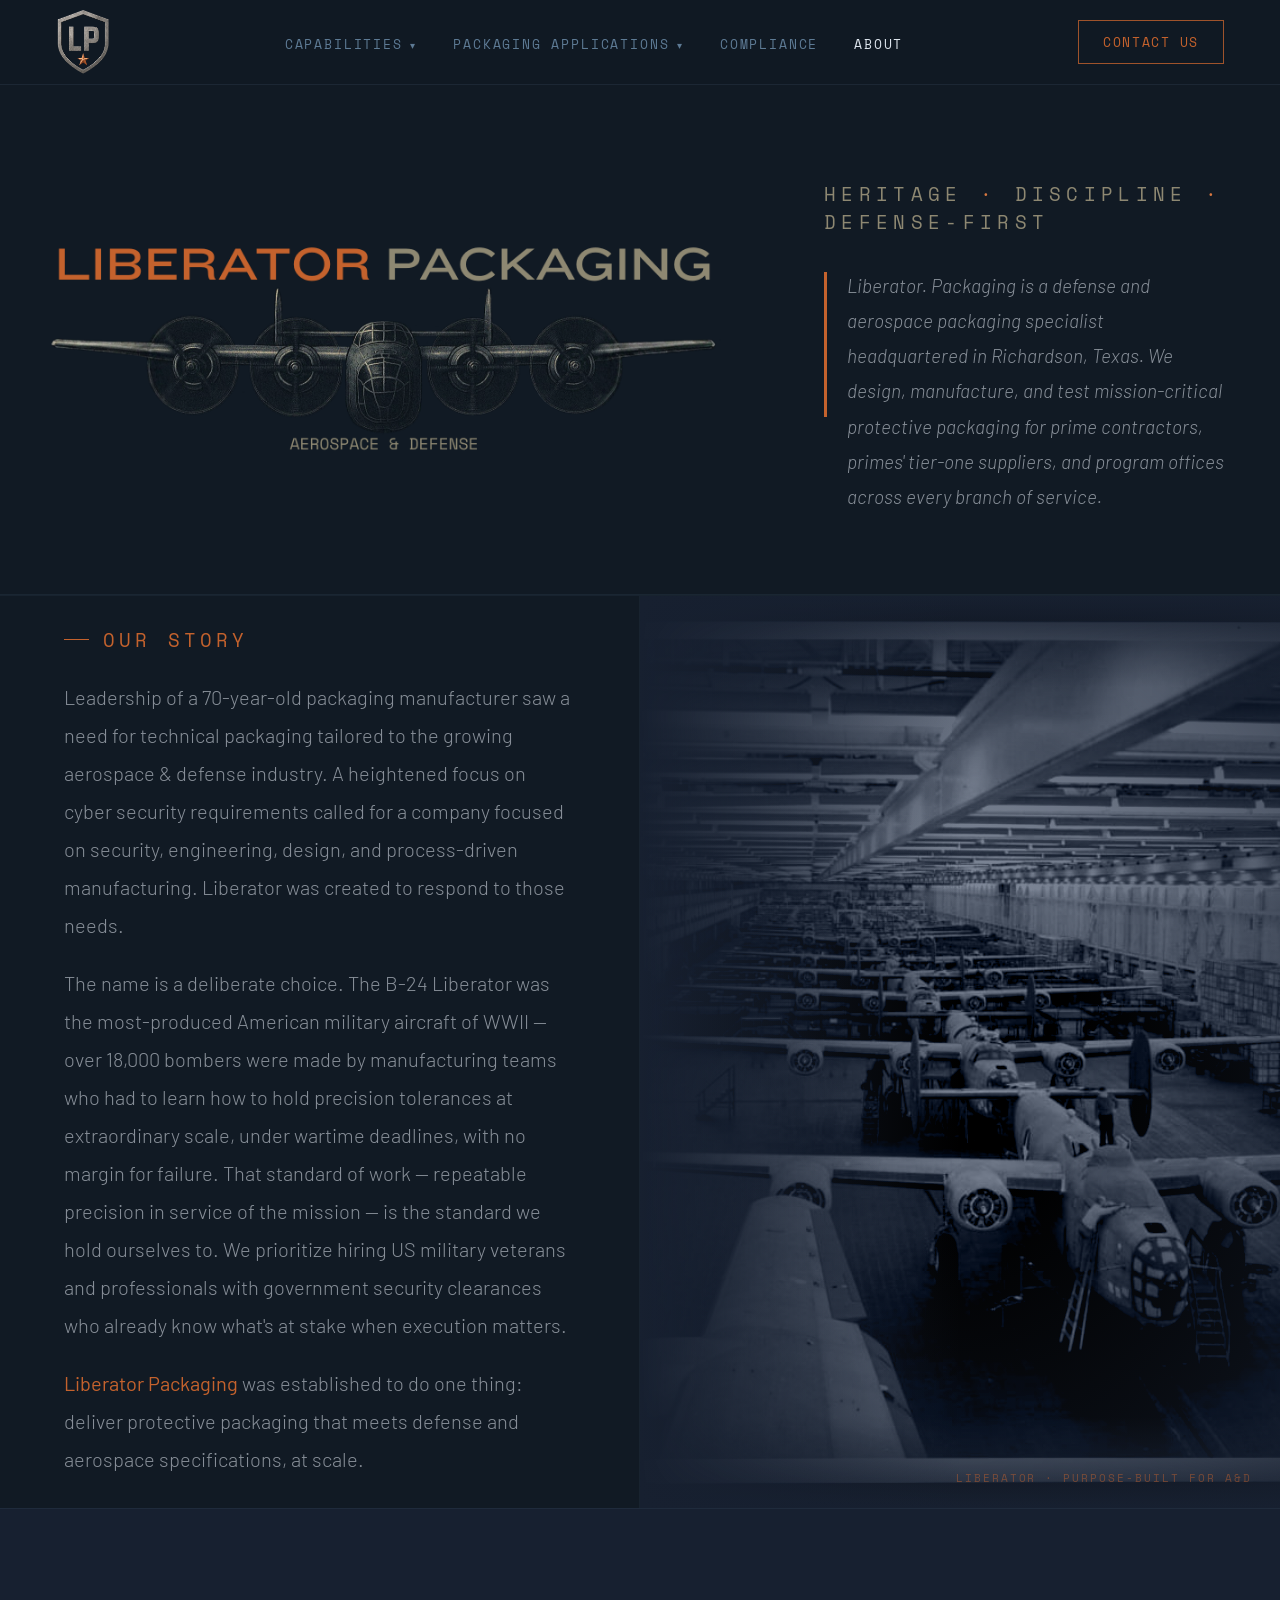
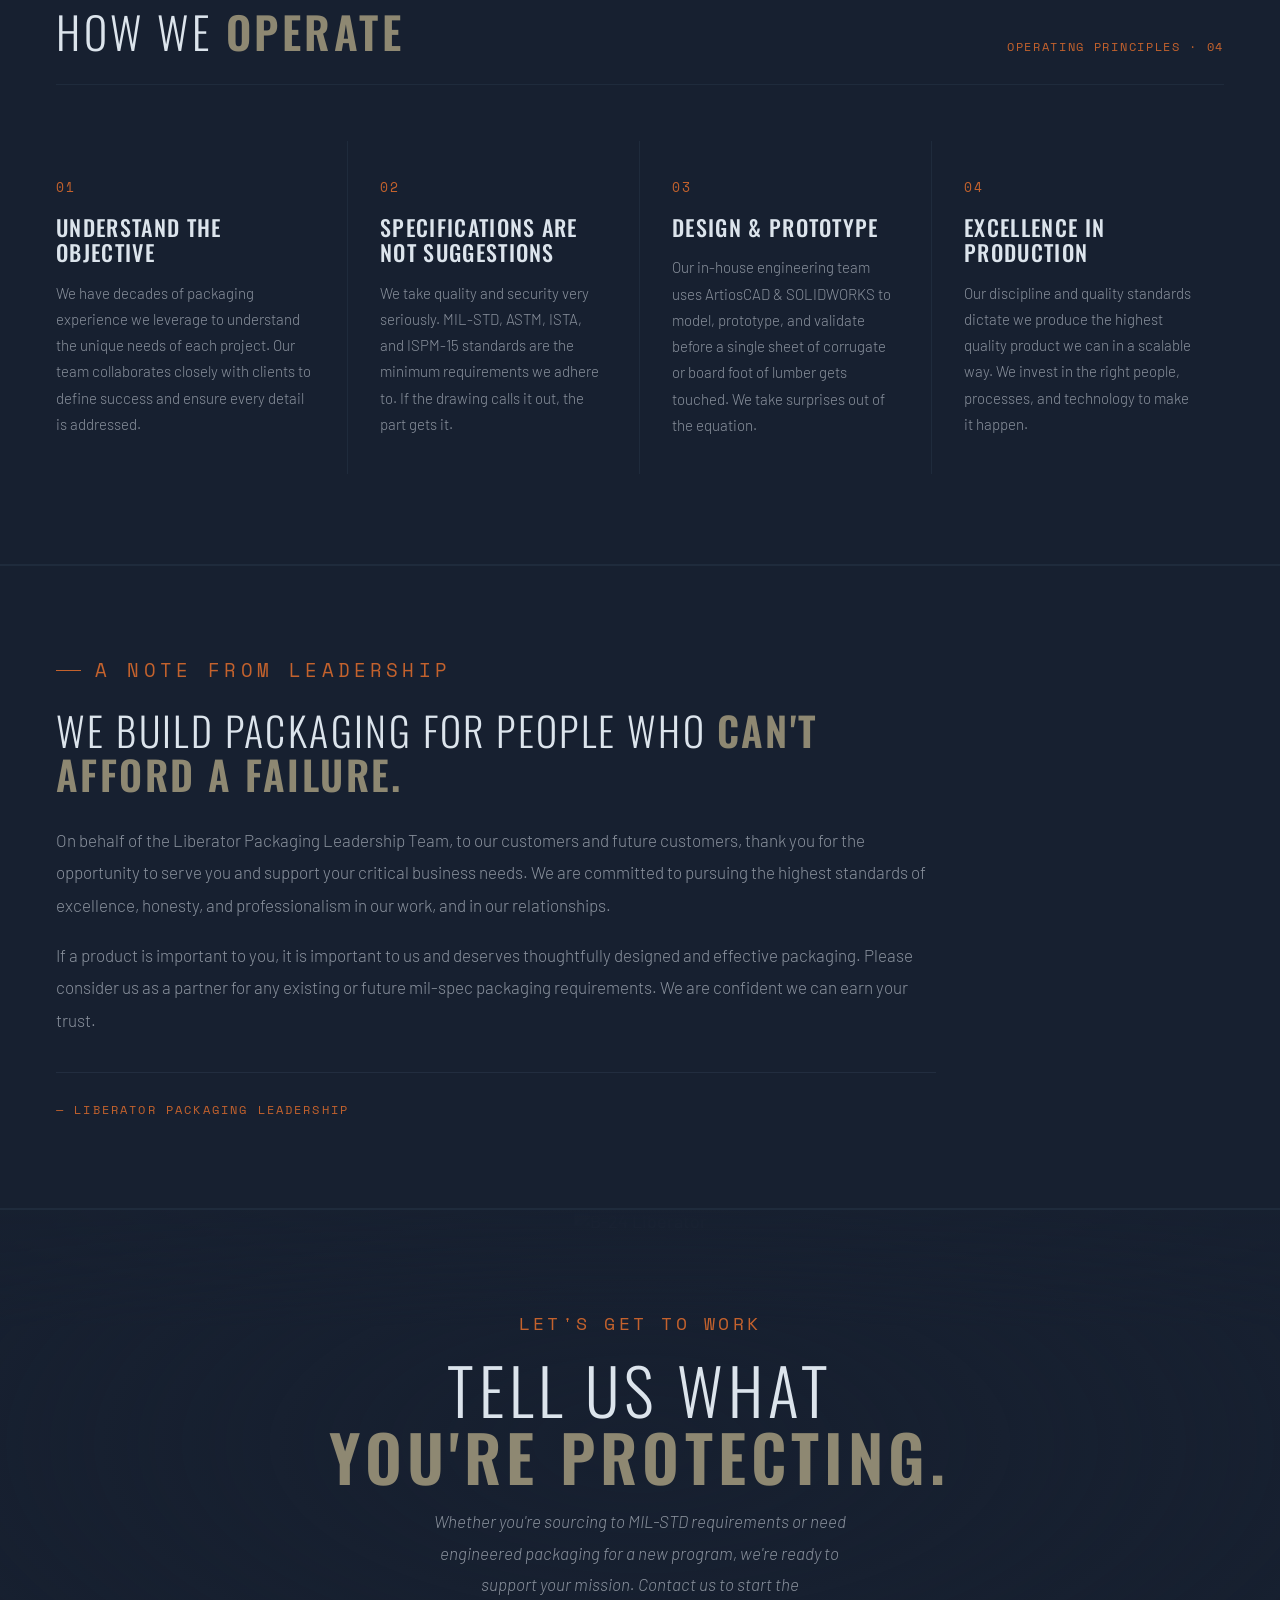
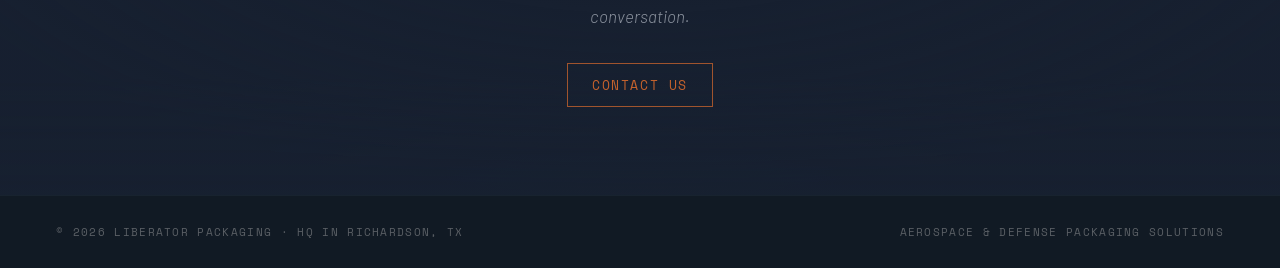
==== commit d2b19d88: "Update about.html test" ====
--- a/about.html
+++ b/about.html
@@ -323,7 +323,7 @@
     <div class="page-hero-inner">
       <div class="page-hero-sub r2">Heritage <span class="dot">·</span> Discipline <span class="dot">·</span> Defense-First</div>
       <div class="page-hero-lede r3">
-        <p>Liberator Packaging is a defense and aerospace packaging specialist. headquartered in Richardson, Texas. We design, manufacture, and test mission-critical protective packaging for prime contractors, primes' tier-one suppliers, and program offices across every branch of service.</p>
+        <p>Liberator. Packaging is a defense and aerospace packaging specialist headquartered in Richardson, Texas. We design, manufacture, and test mission-critical protective packaging for prime contractors, primes' tier-one suppliers, and program offices across every branch of service.</p>
       </div>
     </div>
   </section>
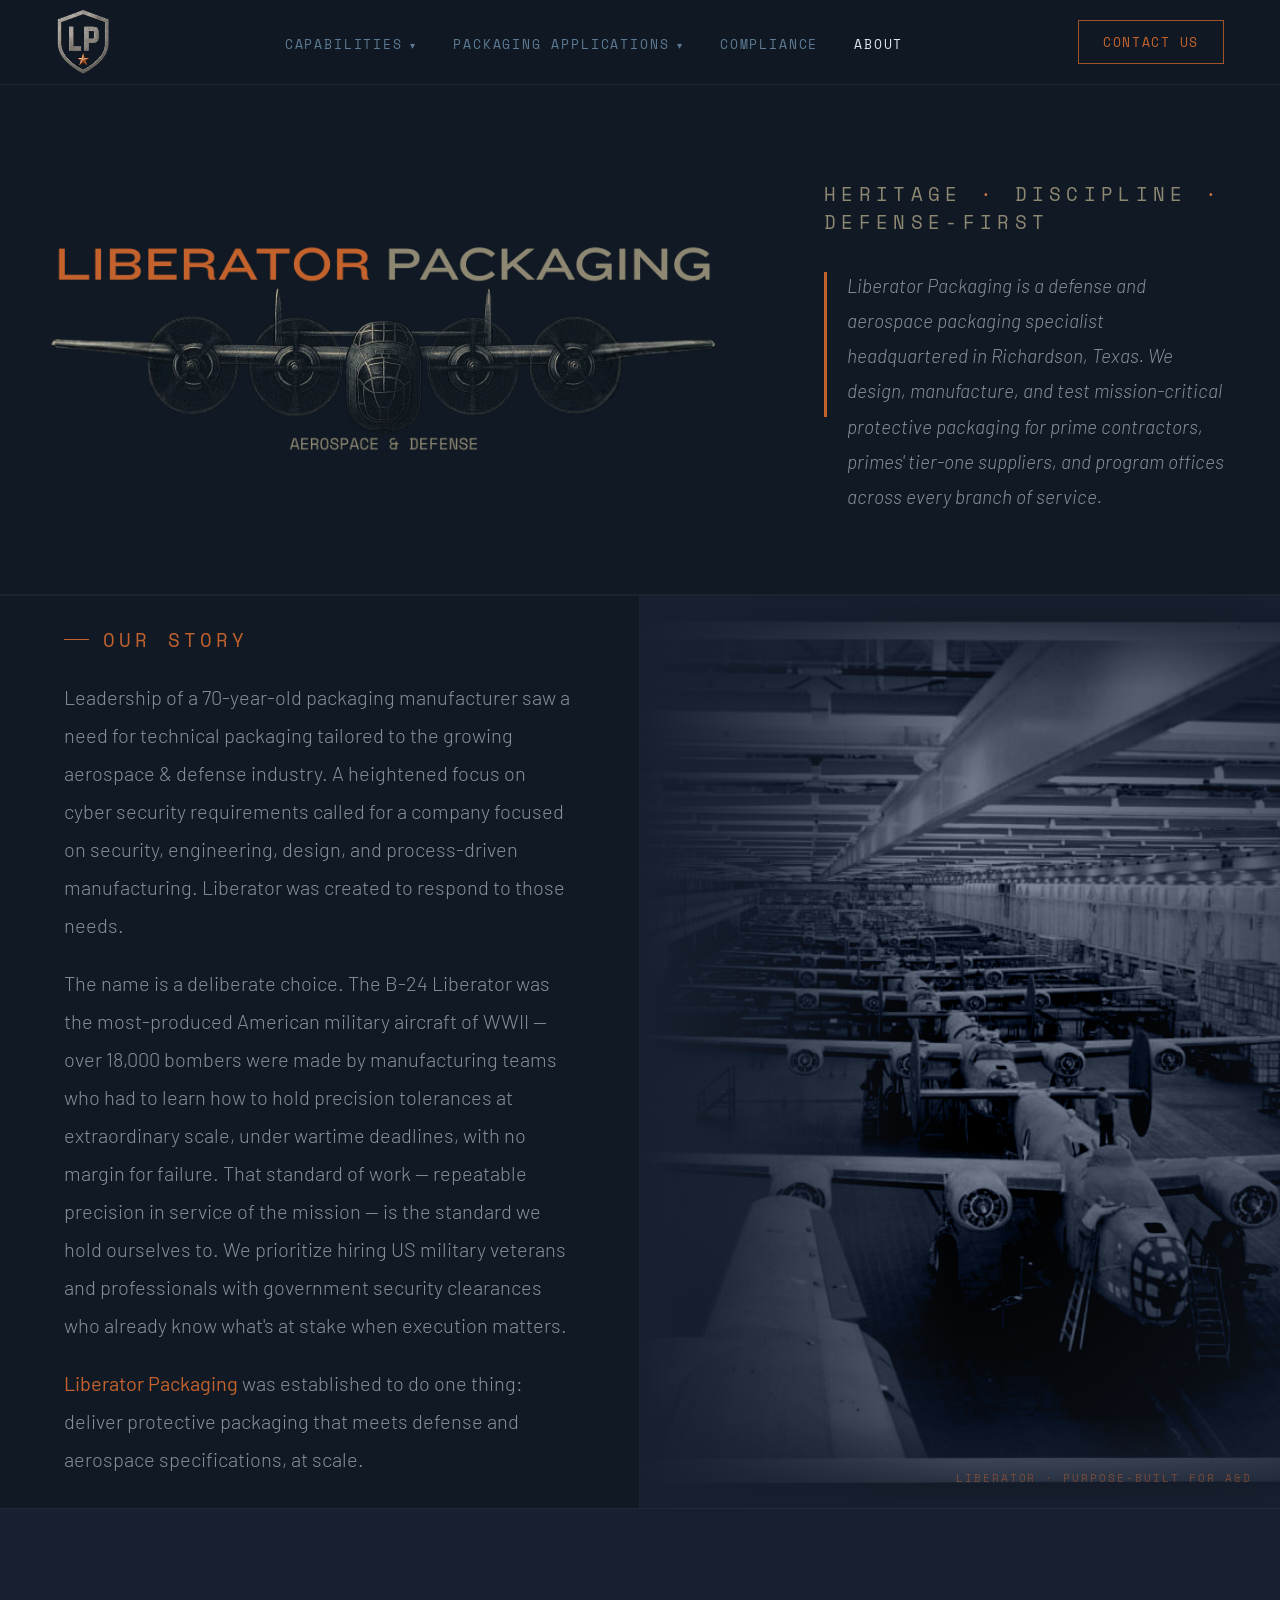
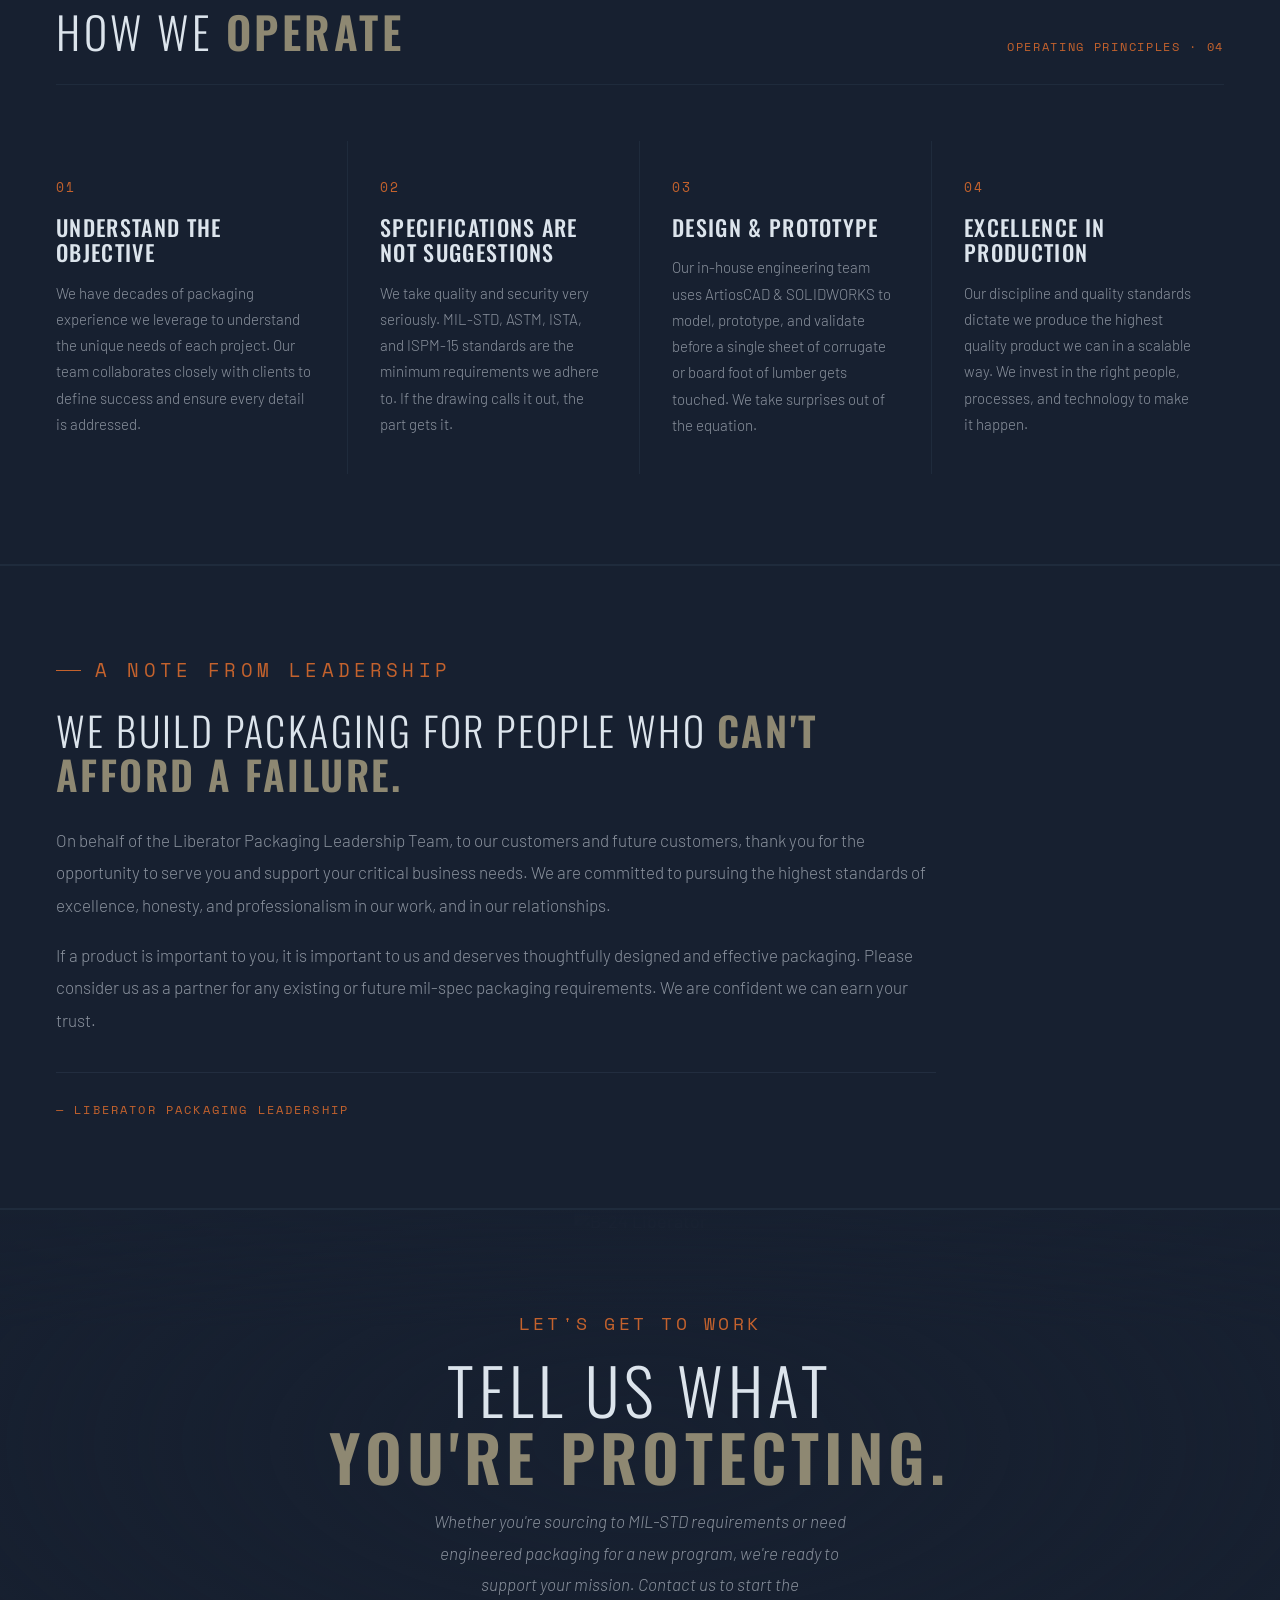
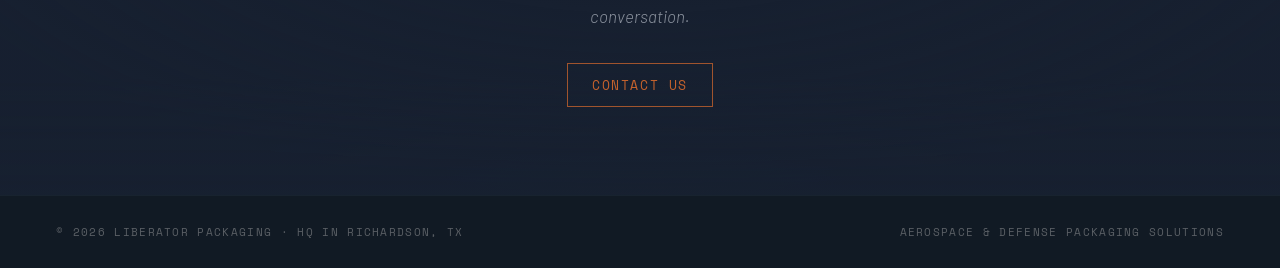
==== commit 00cc5e24: "Merge branch 'main' of https://github.com/cbentonGPC/liberator-packaging" ====
--- a/about.html
+++ b/about.html
@@ -323,7 +323,7 @@
     <div class="page-hero-inner">
       <div class="page-hero-sub r2">Heritage <span class="dot">·</span> Discipline <span class="dot">·</span> Defense-First</div>
       <div class="page-hero-lede r3">
-        <p>Liberator. Packaging is a defense and aerospace packaging specialist headquartered in Richardson, Texas. We design, manufacture, and test mission-critical protective packaging for prime contractors, primes' tier-one suppliers, and program offices across every branch of service.</p>
+<p>Liberator Packaging is a defense and aerospace packaging specialist headquartered in Richardson, Texas. We design, manufacture, and test mission-critical protective packaging for prime contractors, primes' tier-one suppliers, and program offices across every branch of service.</p>
       </div>
     </div>
   </section>
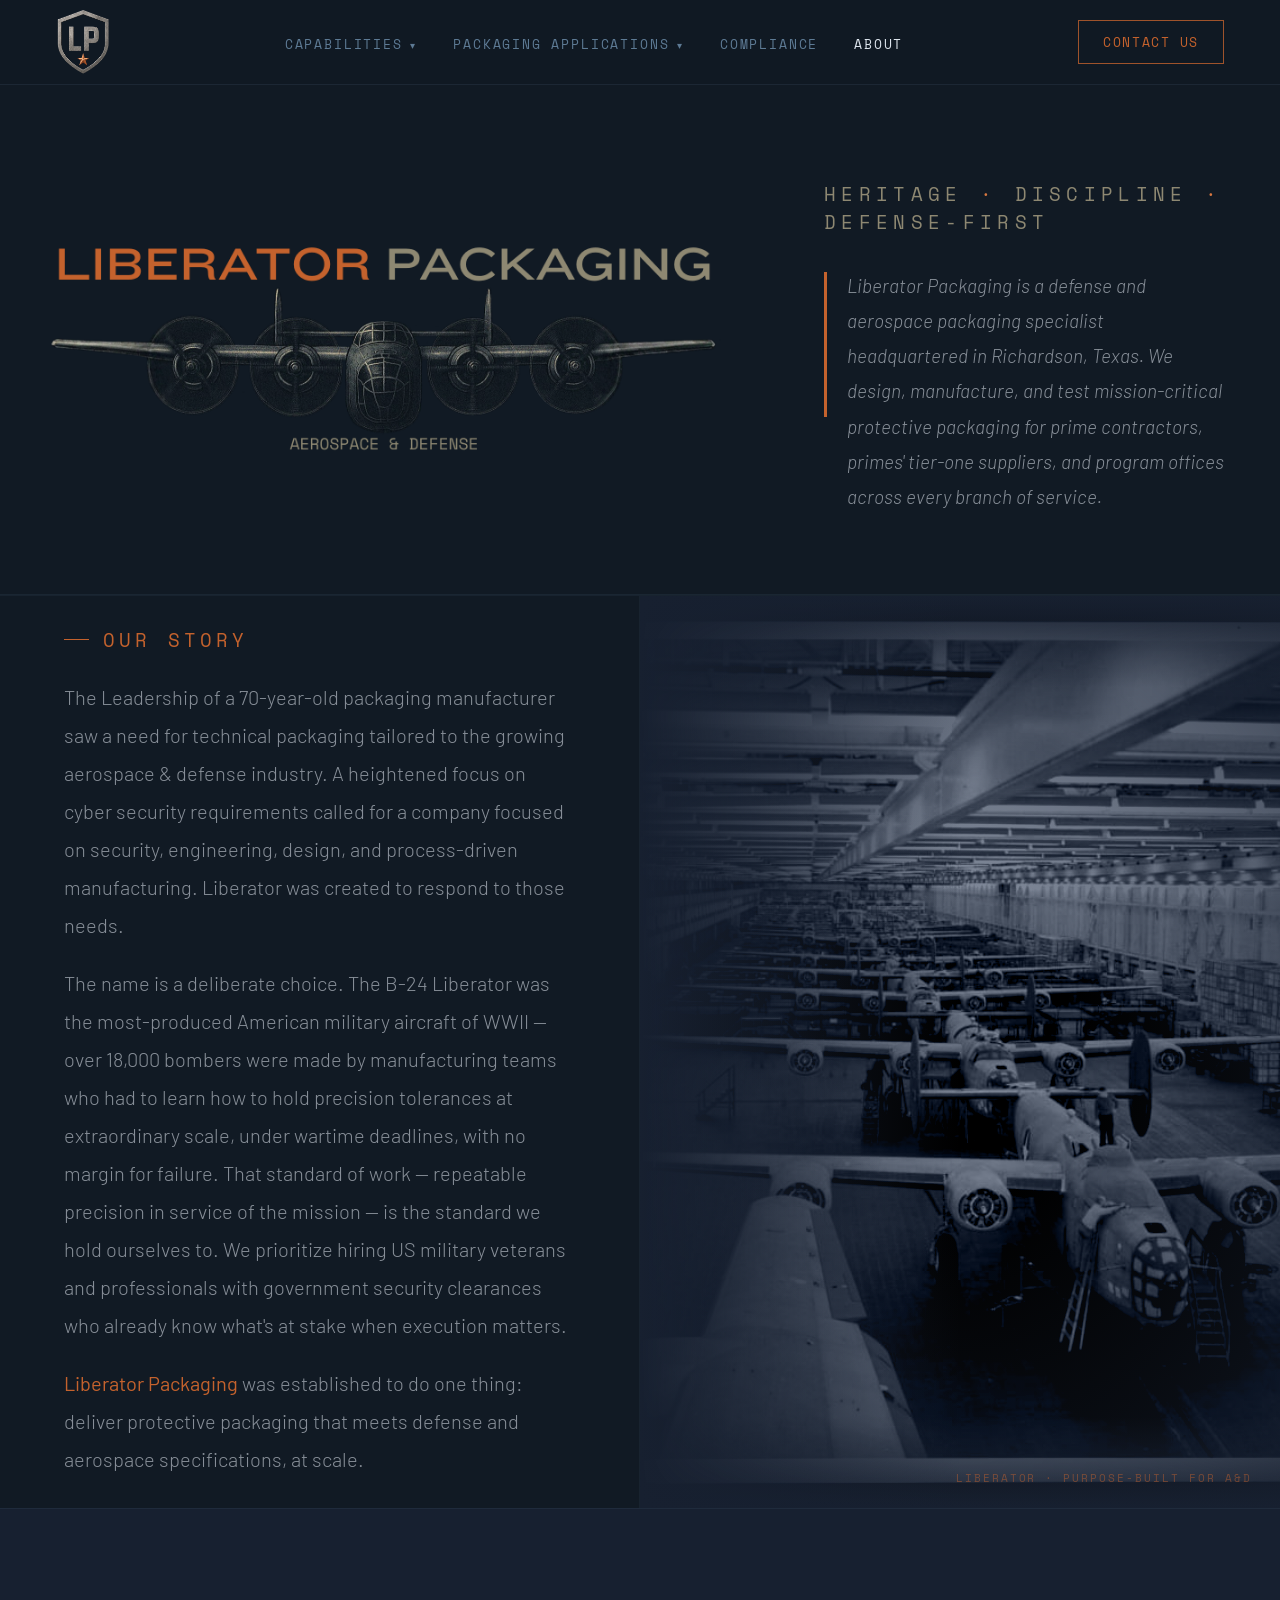
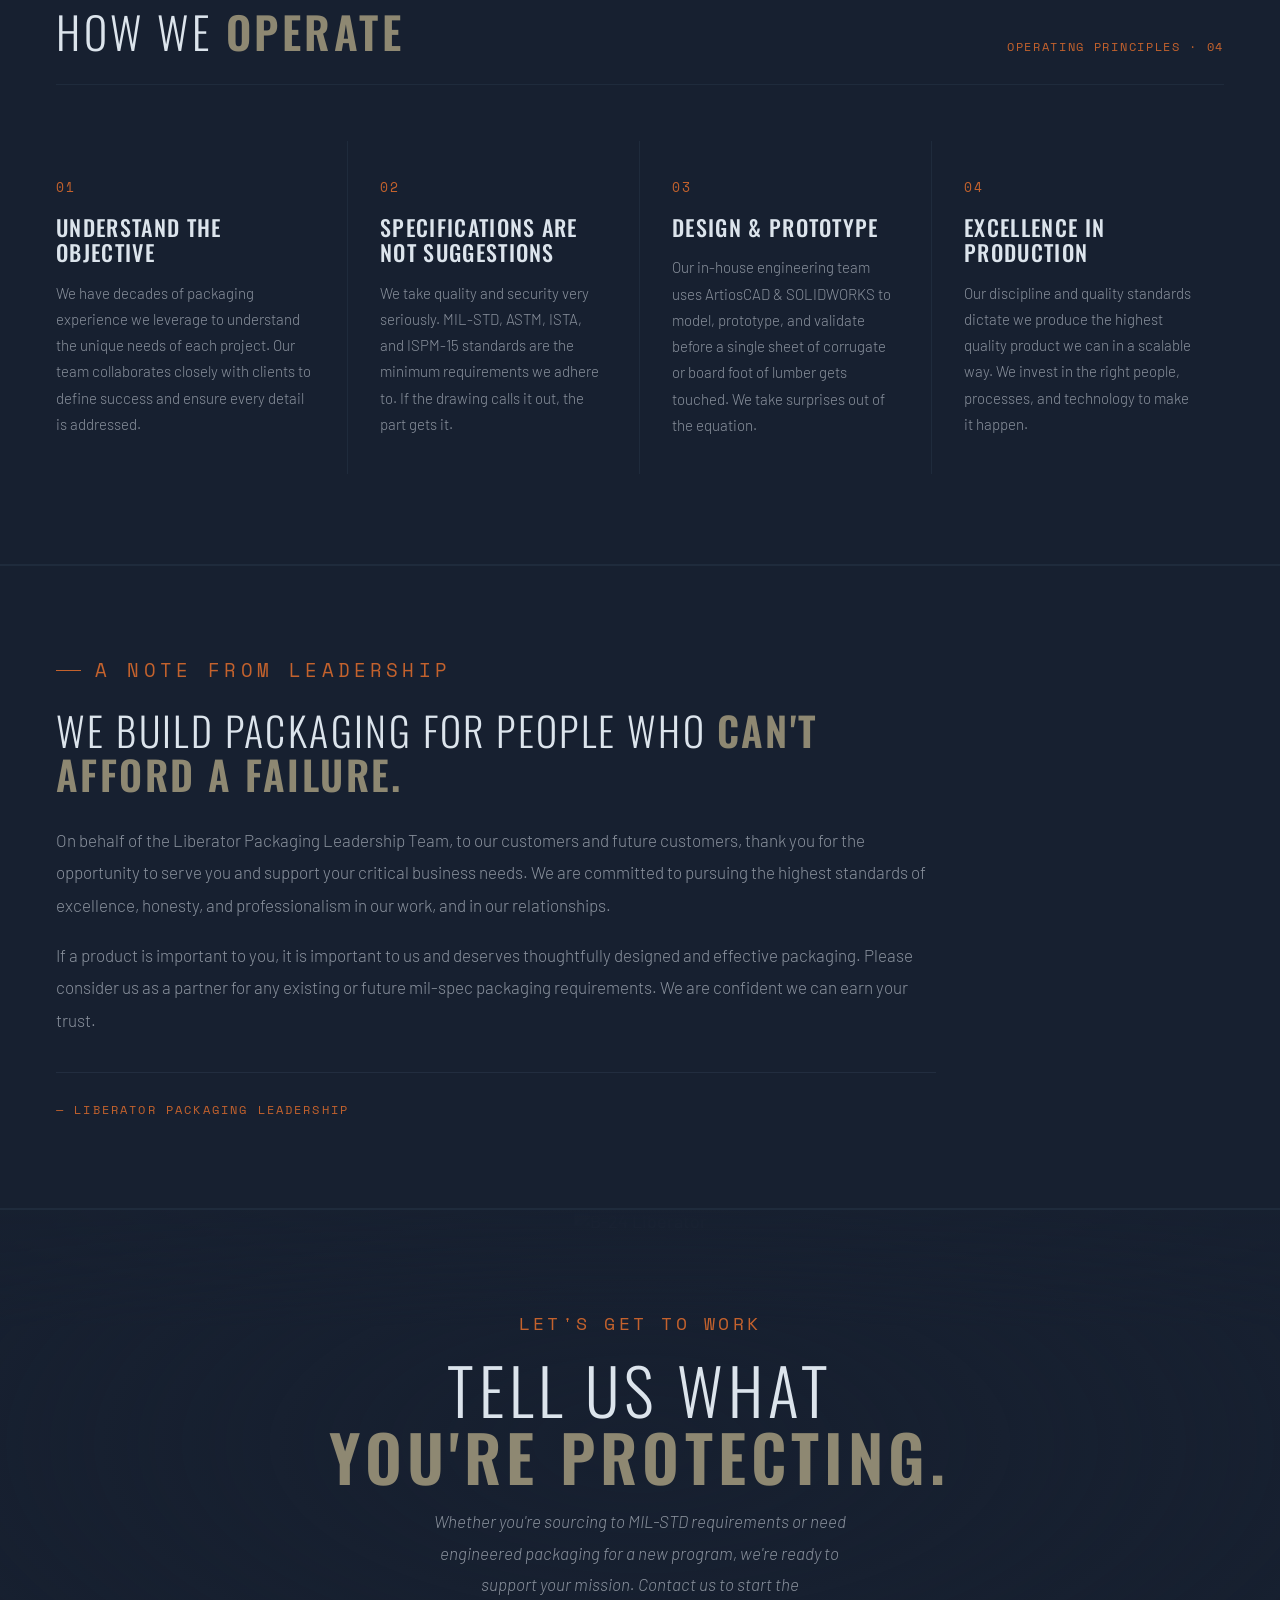
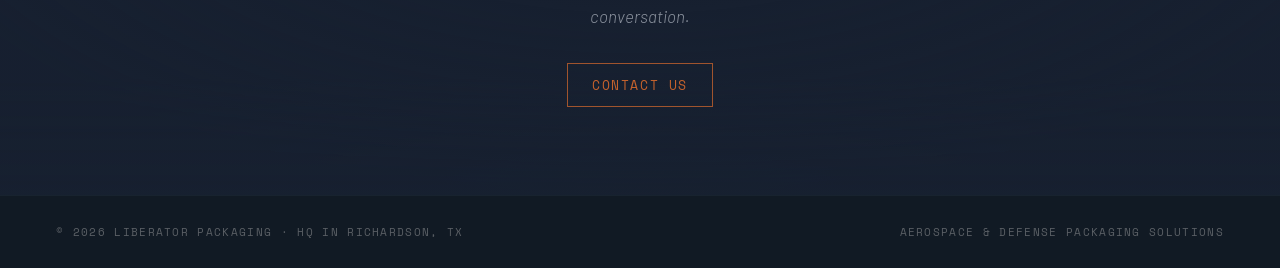
==== commit 186077ac: "Update about.html test the" ====
--- a/about.html
+++ b/about.html
@@ -334,7 +334,7 @@
 <section class="origin">
   <div class="origin-text">
     <div class="section-tag">Our Story</div>
-    <p>Leadership of a 70-year-old packaging manufacturer saw a need for technical packaging tailored to the growing aerospace & defense industry. A heightened focus on cyber security requirements called for a company focused on security, engineering, design, and process-driven manufacturing. Liberator was created to respond to those needs.</p>
+    <p>The Leadership of a 70-year-old packaging manufacturer saw a need for technical packaging tailored to the growing aerospace & defense industry. A heightened focus on cyber security requirements called for a company focused on security, engineering, design, and process-driven manufacturing. Liberator was created to respond to those needs.</p>
     <!-- <p>Most packaging suppliers serving the defense industrial base started somewhere else — commercial shipping, retail consumer goods, industrial OEM — and bolted on MIL-STD capability as program demand grew. That history shows up in subtle ways: documentation that isn't quite right, ESD handling that's "close enough," ITAR controls layered on top of workflows that were never designed for them.</p> -->
     <p>The name is a deliberate choice. The B-24 Liberator was the most-produced American military aircraft of WWII — over 18,000 bombers were made by manufacturing teams who had to learn how to hold precision tolerances at extraordinary scale, under wartime deadlines, with no margin for failure. That standard of work — repeatable precision in service of the mission — is the standard we hold ourselves to. We prioritize hiring US military veterans and professionals with government security clearances who already know what's at stake when execution matters.</p>
     <p><span class="accent">Liberator Packaging</span> was established to do one thing: deliver protective packaging that meets defense and aerospace specifications, at scale.</p>  
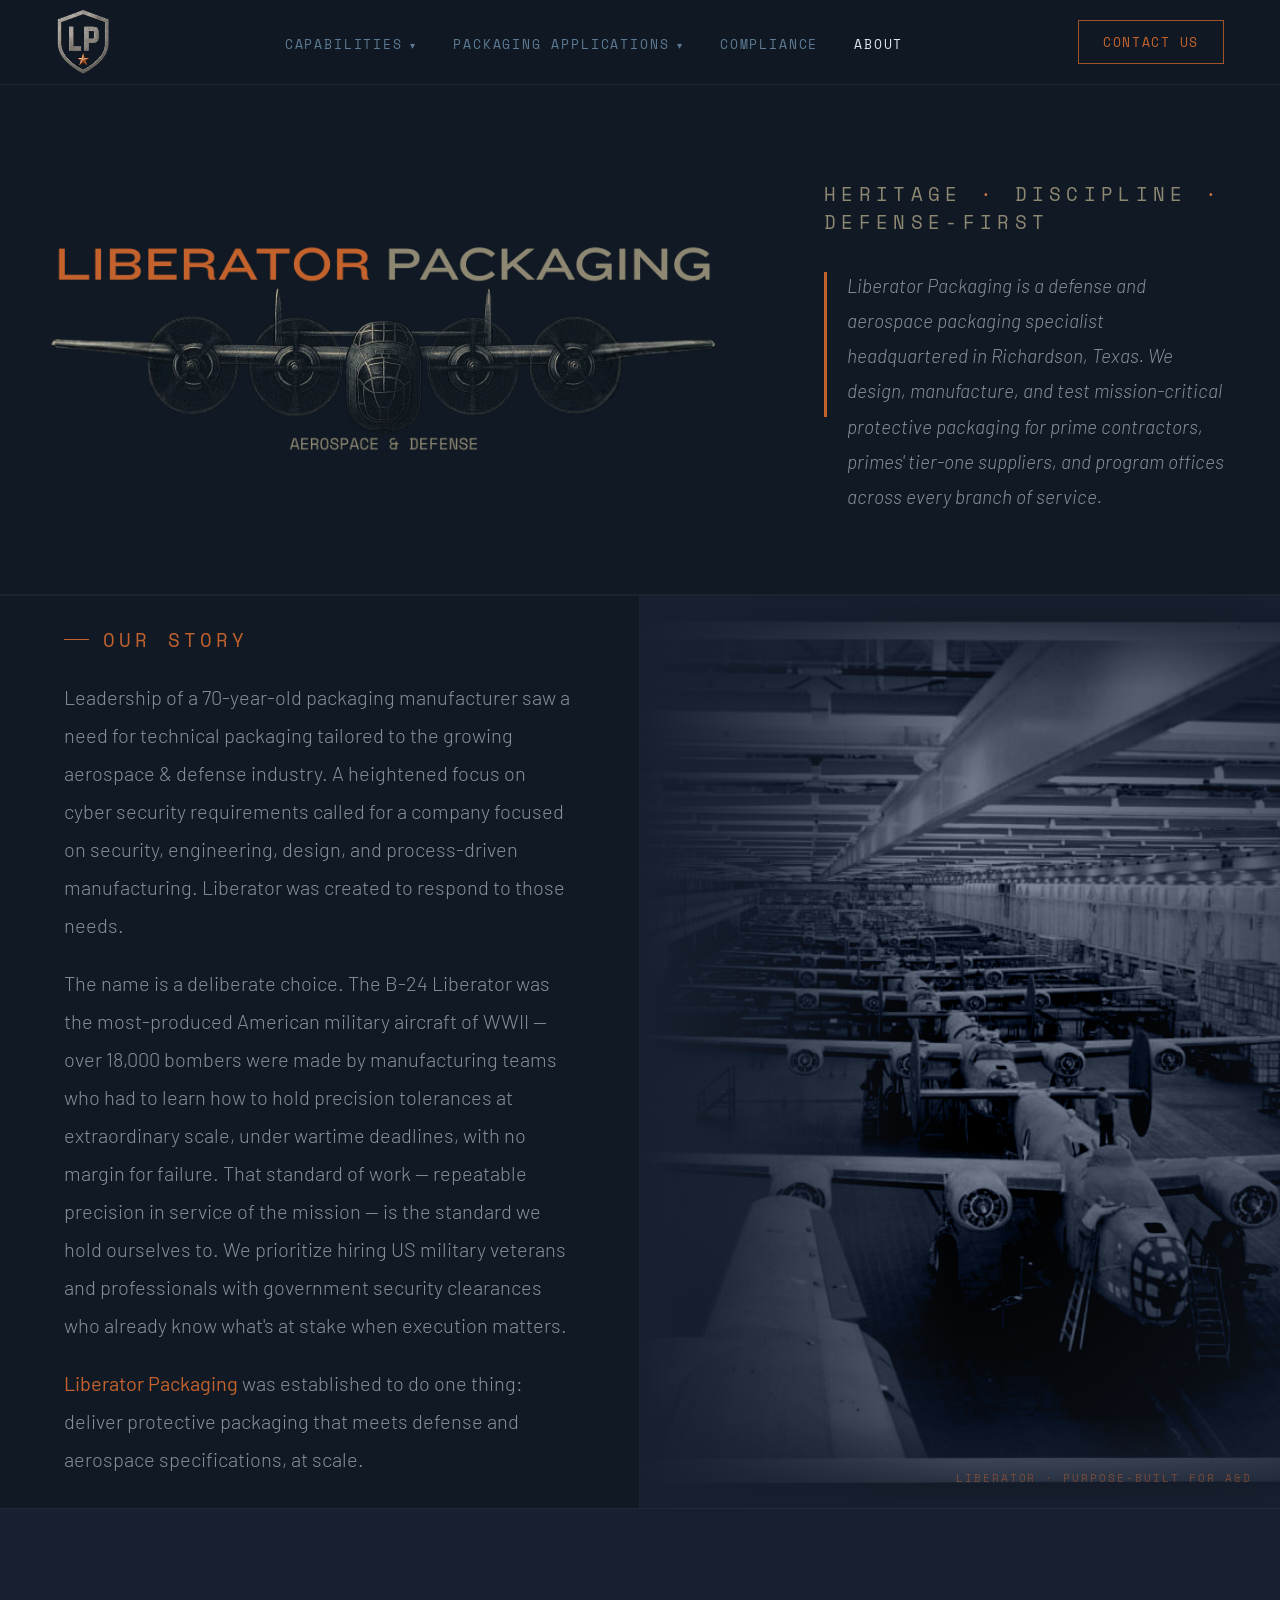
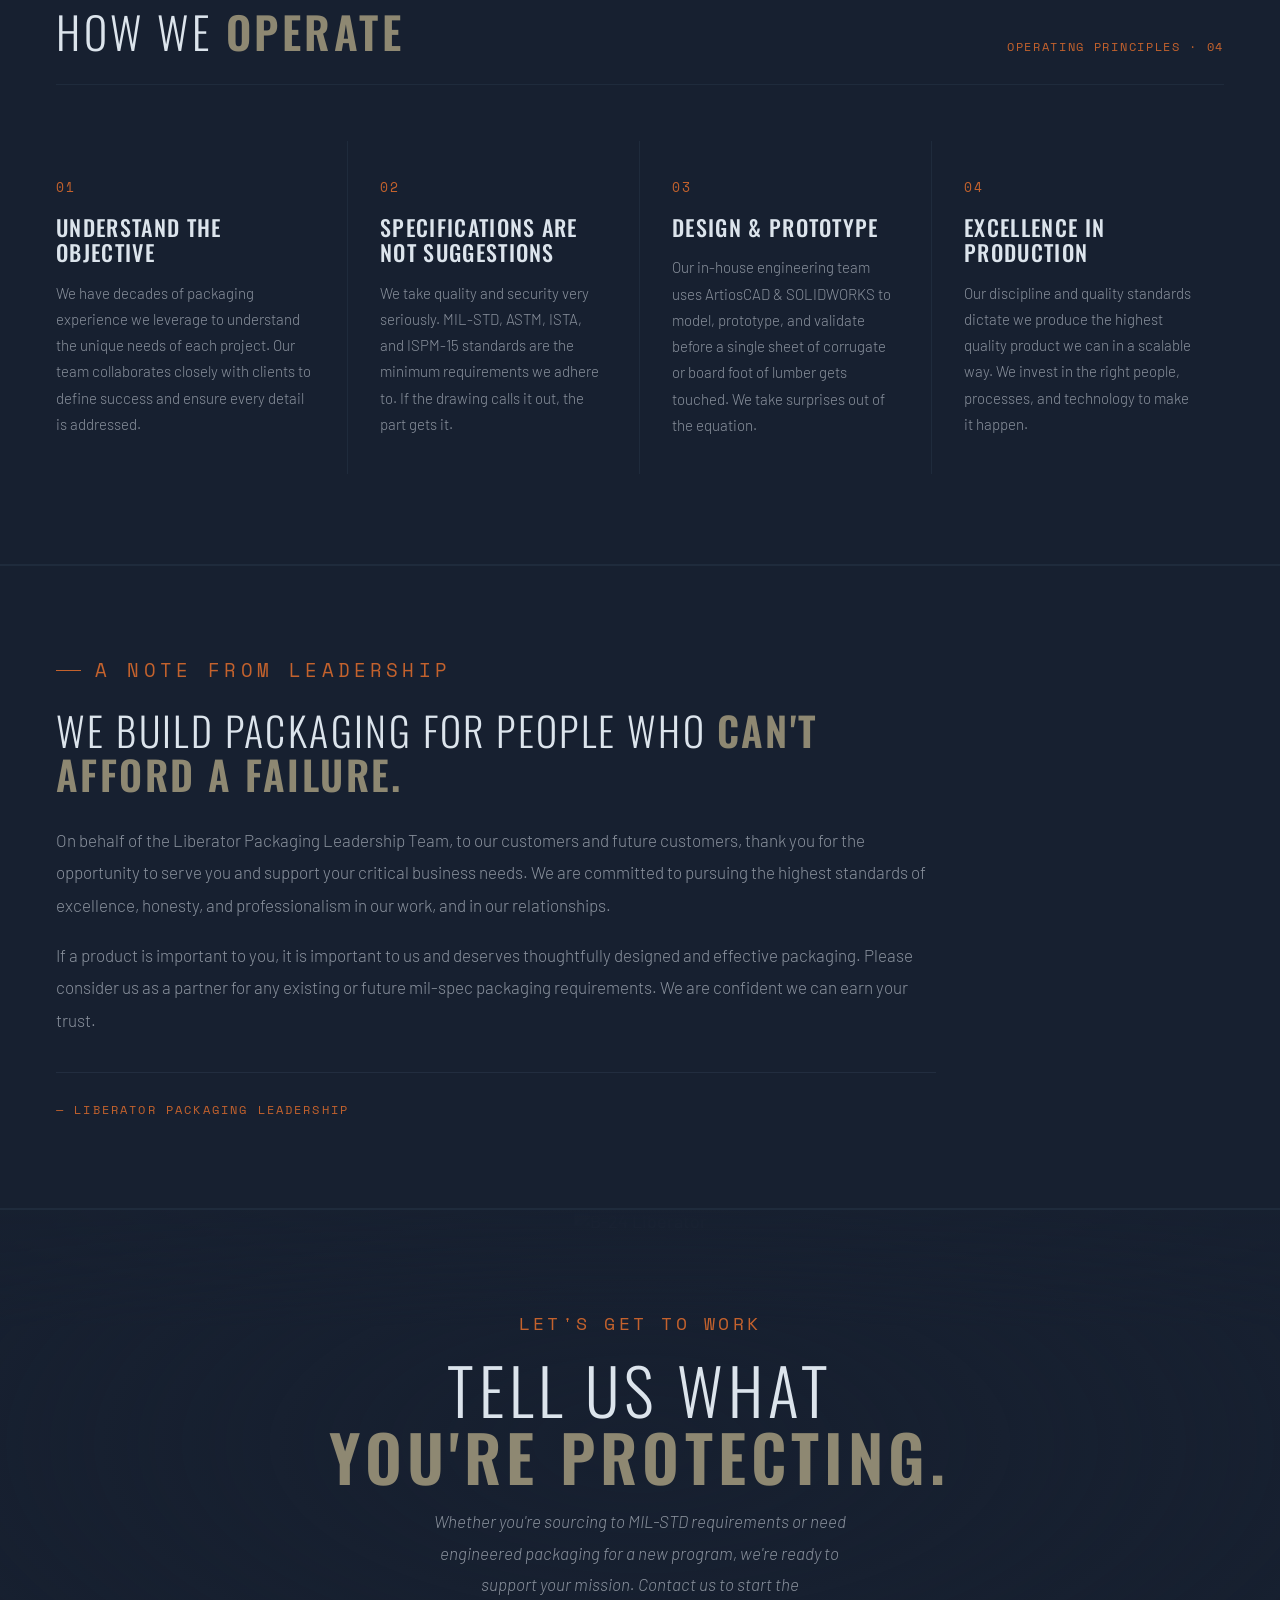
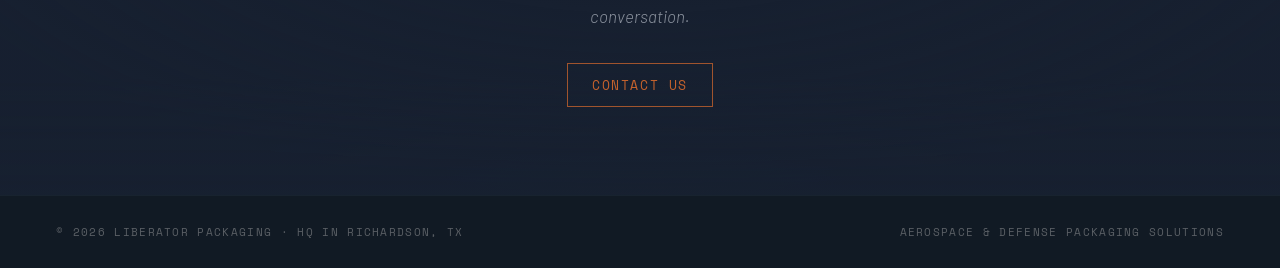
==== commit 799a3784: "Update about.html Fixed test" ====
--- a/about.html
+++ b/about.html
@@ -334,7 +334,7 @@
 <section class="origin">
   <div class="origin-text">
     <div class="section-tag">Our Story</div>
-    <p>The Leadership of a 70-year-old packaging manufacturer saw a need for technical packaging tailored to the growing aerospace & defense industry. A heightened focus on cyber security requirements called for a company focused on security, engineering, design, and process-driven manufacturing. Liberator was created to respond to those needs.</p>
+    <p>Leadership of a 70-year-old packaging manufacturer saw a need for technical packaging tailored to the growing aerospace & defense industry. A heightened focus on cyber security requirements called for a company focused on security, engineering, design, and process-driven manufacturing. Liberator was created to respond to those needs.</p>
     <!-- <p>Most packaging suppliers serving the defense industrial base started somewhere else — commercial shipping, retail consumer goods, industrial OEM — and bolted on MIL-STD capability as program demand grew. That history shows up in subtle ways: documentation that isn't quite right, ESD handling that's "close enough," ITAR controls layered on top of workflows that were never designed for them.</p> -->
     <p>The name is a deliberate choice. The B-24 Liberator was the most-produced American military aircraft of WWII — over 18,000 bombers were made by manufacturing teams who had to learn how to hold precision tolerances at extraordinary scale, under wartime deadlines, with no margin for failure. That standard of work — repeatable precision in service of the mission — is the standard we hold ourselves to. We prioritize hiring US military veterans and professionals with government security clearances who already know what's at stake when execution matters.</p>
     <p><span class="accent">Liberator Packaging</span> was established to do one thing: deliver protective packaging that meets defense and aerospace specifications, at scale.</p>  
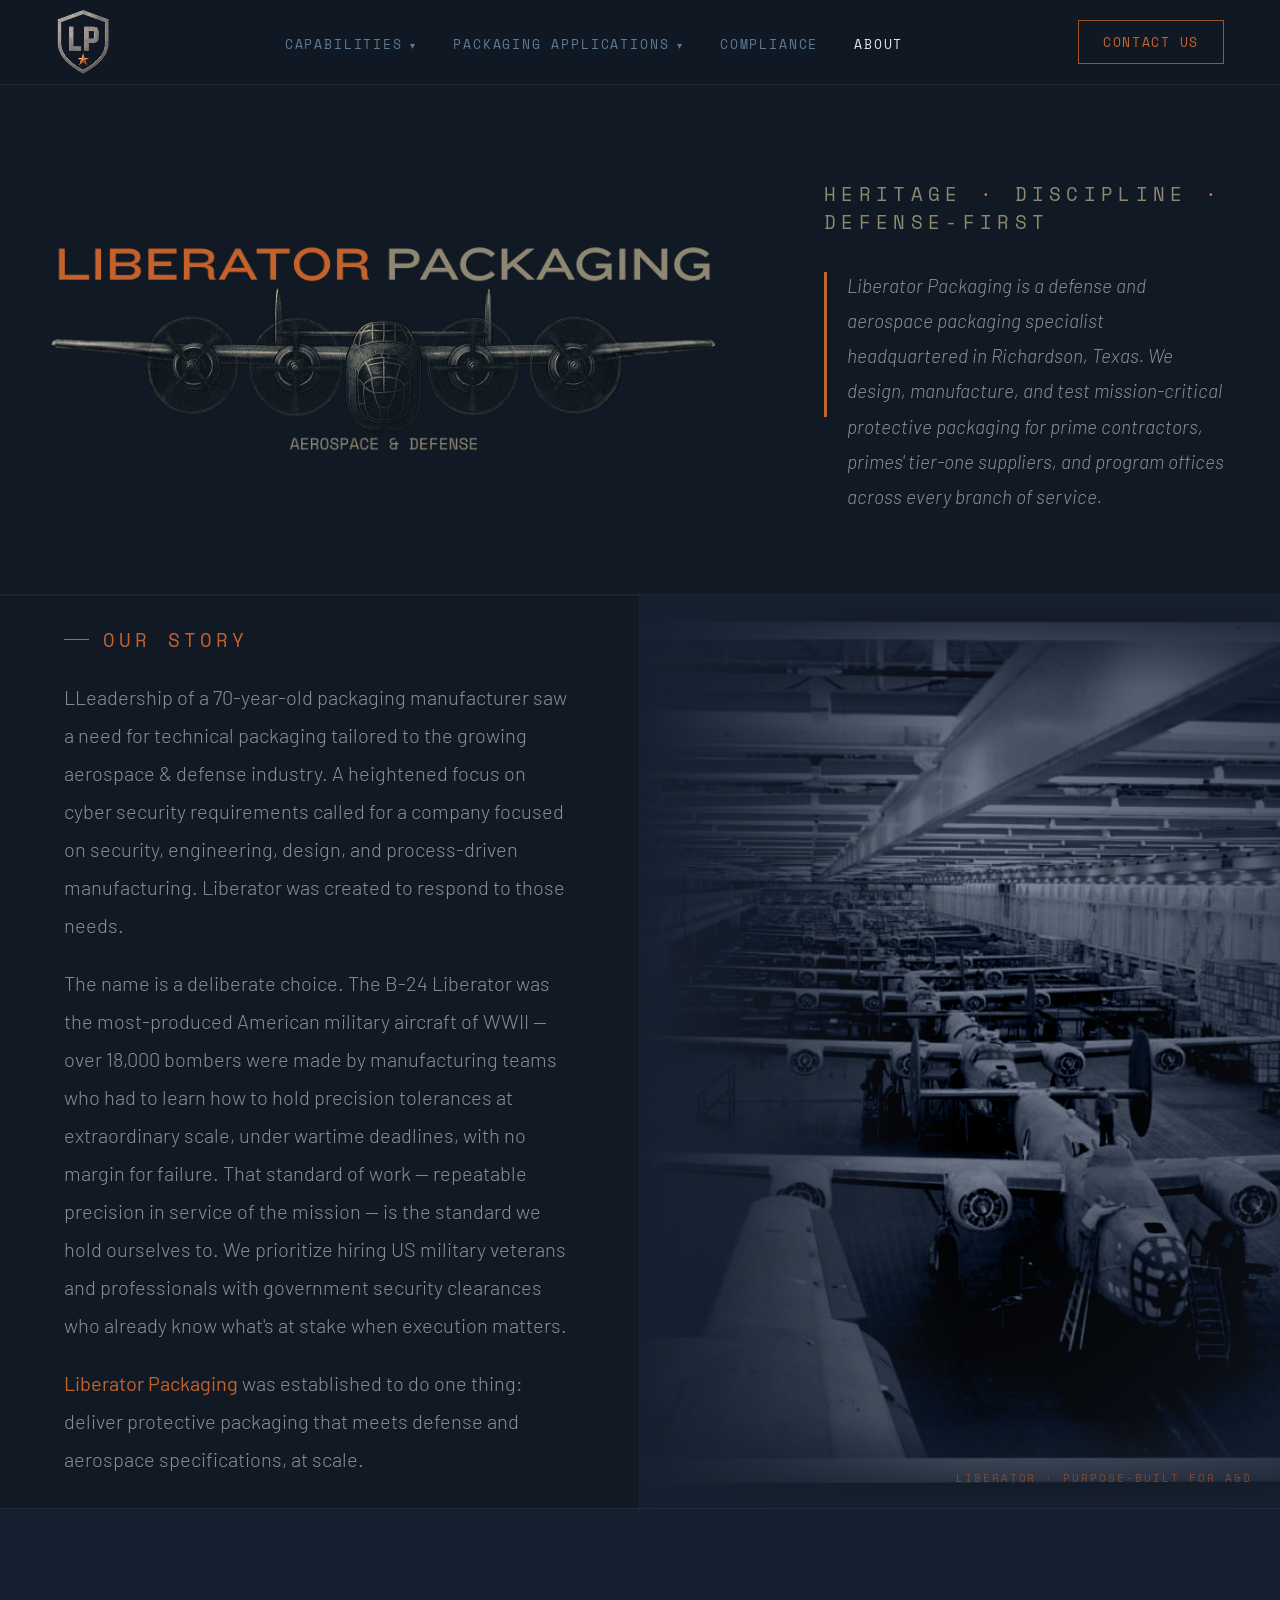
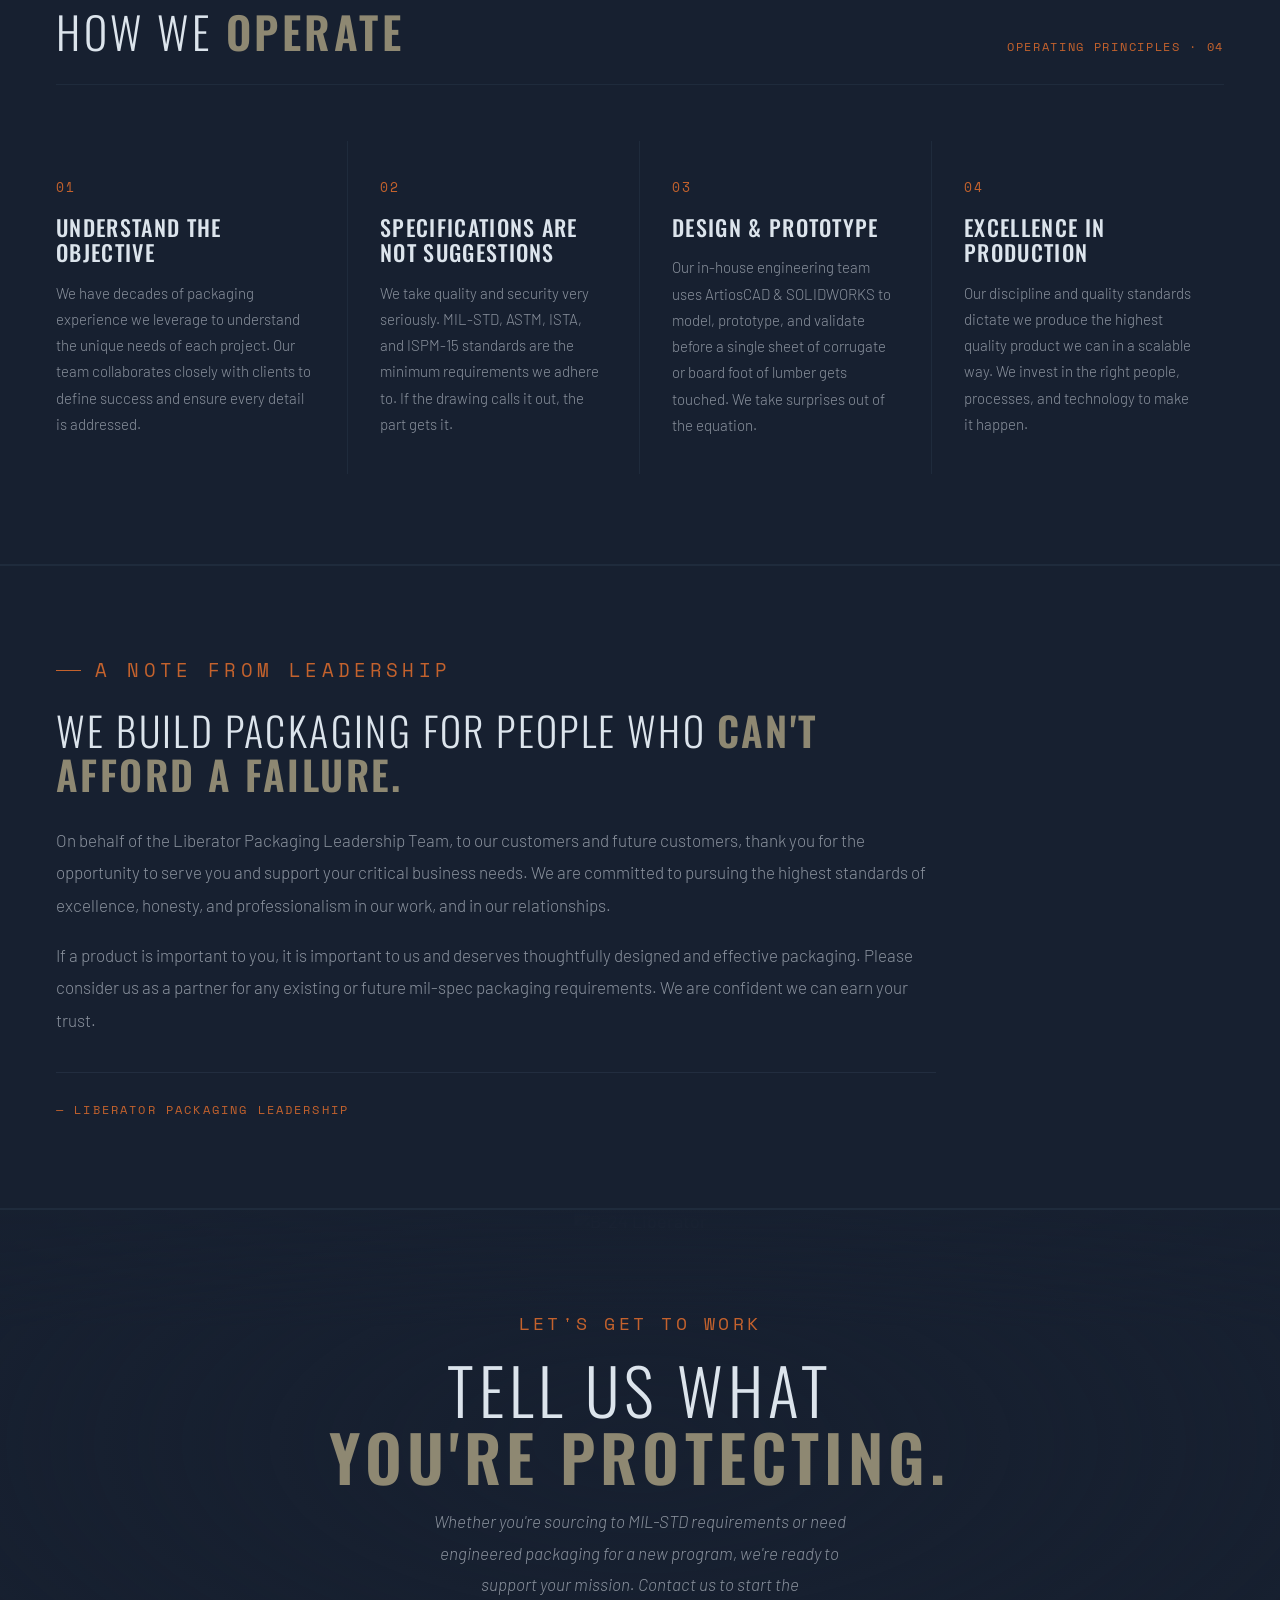
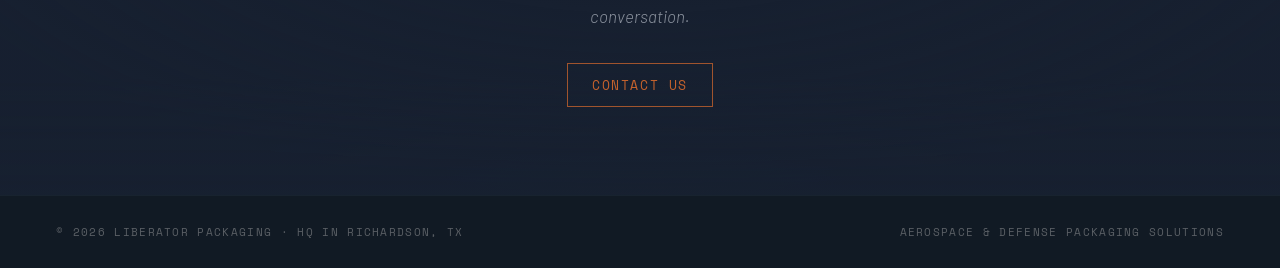
==== commit 3919f017: "Update about.html Test 2" ====
--- a/about.html
+++ b/about.html
@@ -334,7 +334,7 @@
 <section class="origin">
   <div class="origin-text">
     <div class="section-tag">Our Story</div>
-    <p>Leadership of a 70-year-old packaging manufacturer saw a need for technical packaging tailored to the growing aerospace & defense industry. A heightened focus on cyber security requirements called for a company focused on security, engineering, design, and process-driven manufacturing. Liberator was created to respond to those needs.</p>
+    <p>LLeadership of a 70-year-old packaging manufacturer saw a need for technical packaging tailored to the growing aerospace & defense industry. A heightened focus on cyber security requirements called for a company focused on security, engineering, design, and process-driven manufacturing. Liberator was created to respond to those needs.</p>
     <!-- <p>Most packaging suppliers serving the defense industrial base started somewhere else — commercial shipping, retail consumer goods, industrial OEM — and bolted on MIL-STD capability as program demand grew. That history shows up in subtle ways: documentation that isn't quite right, ESD handling that's "close enough," ITAR controls layered on top of workflows that were never designed for them.</p> -->
     <p>The name is a deliberate choice. The B-24 Liberator was the most-produced American military aircraft of WWII — over 18,000 bombers were made by manufacturing teams who had to learn how to hold precision tolerances at extraordinary scale, under wartime deadlines, with no margin for failure. That standard of work — repeatable precision in service of the mission — is the standard we hold ourselves to. We prioritize hiring US military veterans and professionals with government security clearances who already know what's at stake when execution matters.</p>
     <p><span class="accent">Liberator Packaging</span> was established to do one thing: deliver protective packaging that meets defense and aerospace specifications, at scale.</p>  
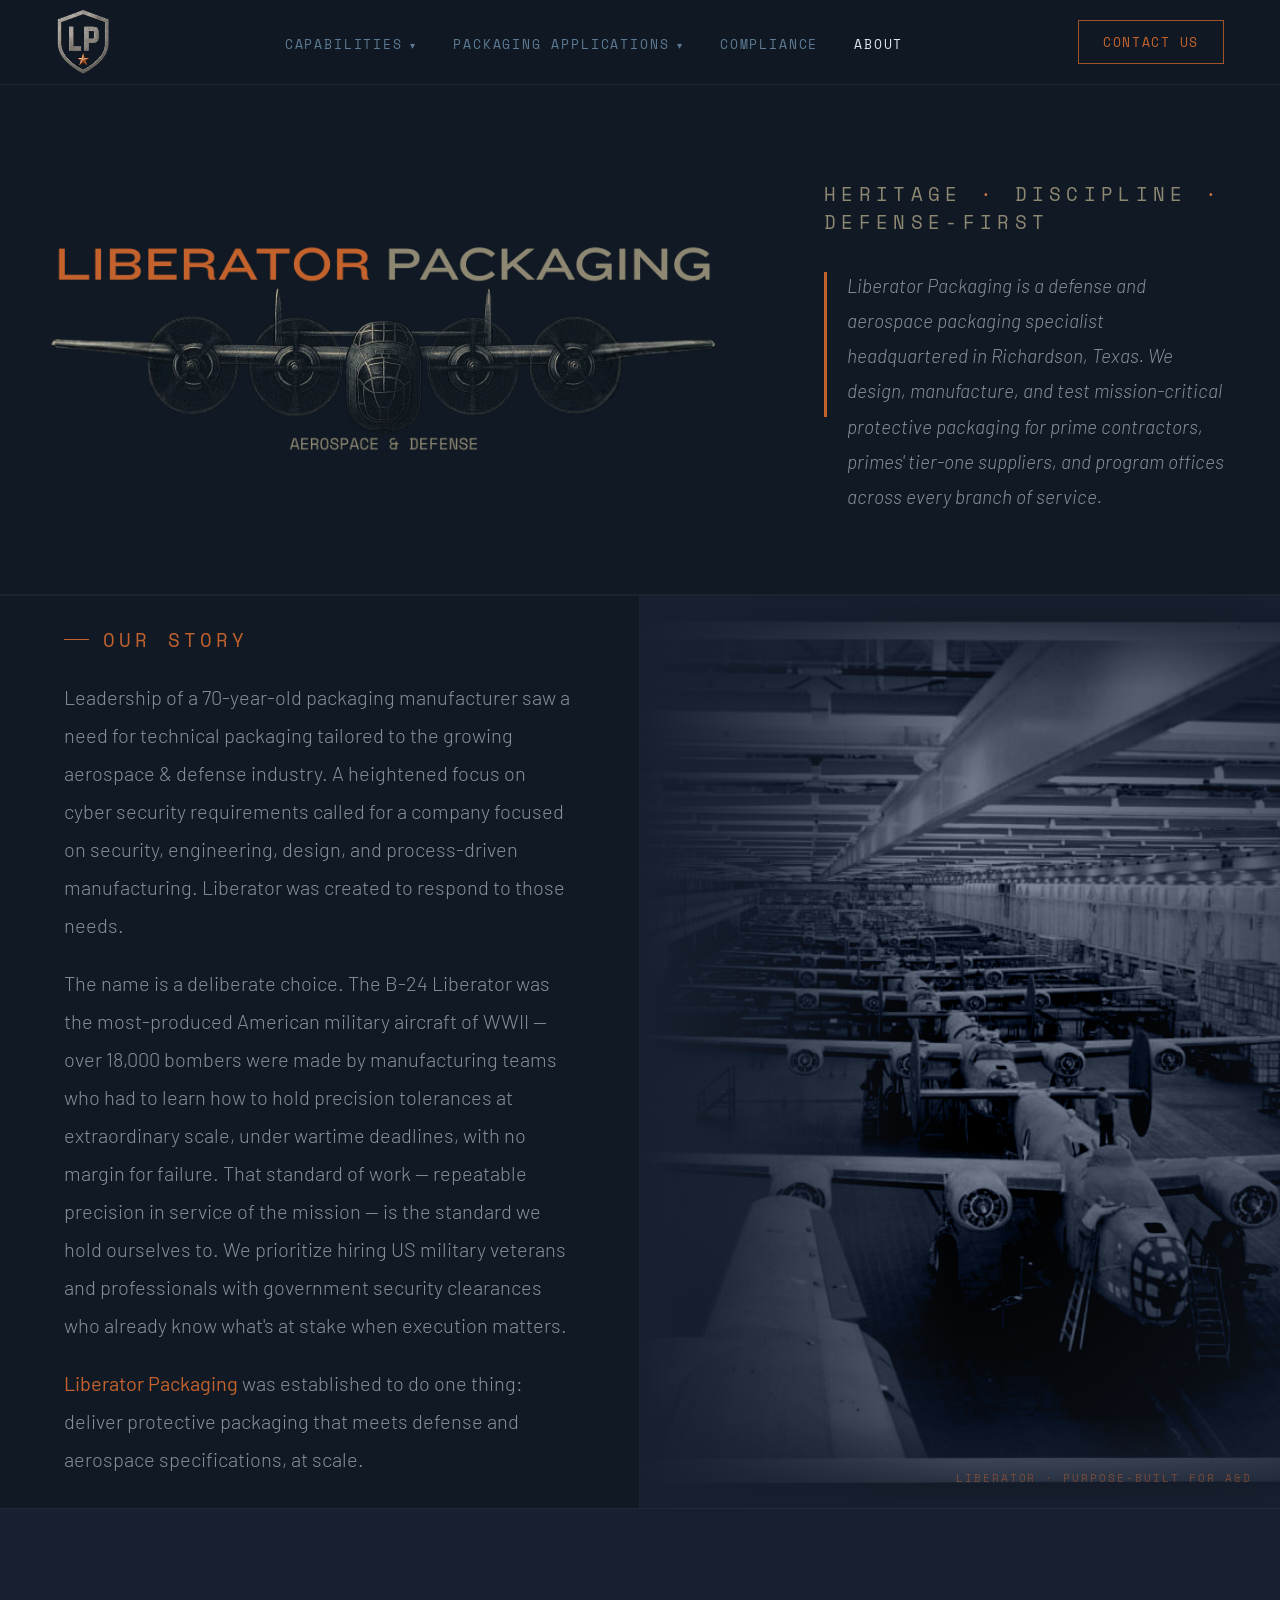
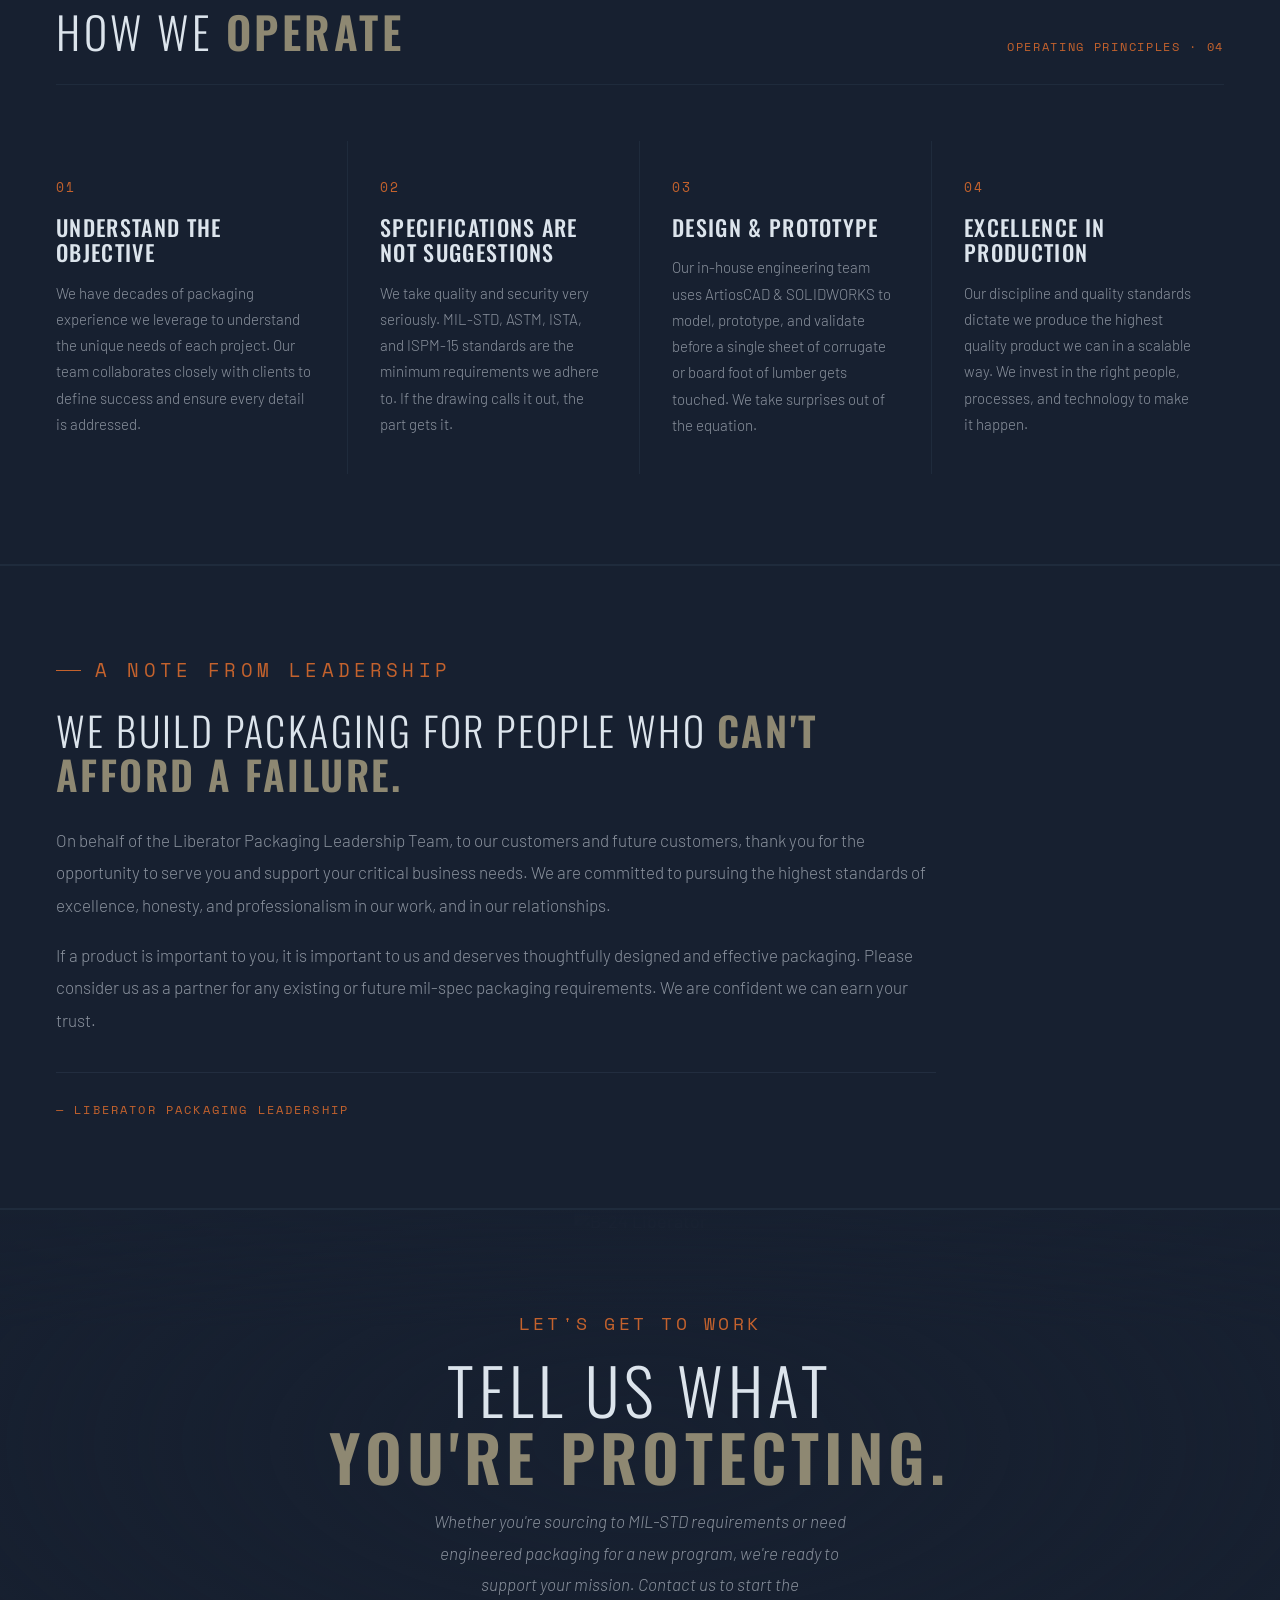
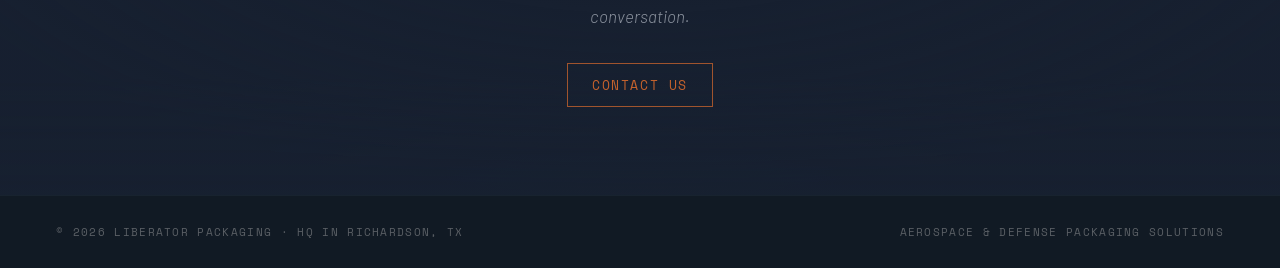
==== commit b5de6016: "Update about.html Fixed test 2" ====
--- a/about.html
+++ b/about.html
@@ -334,7 +334,7 @@
 <section class="origin">
   <div class="origin-text">
     <div class="section-tag">Our Story</div>
-    <p>LLeadership of a 70-year-old packaging manufacturer saw a need for technical packaging tailored to the growing aerospace & defense industry. A heightened focus on cyber security requirements called for a company focused on security, engineering, design, and process-driven manufacturing. Liberator was created to respond to those needs.</p>
+    <p>Leadership of a 70-year-old packaging manufacturer saw a need for technical packaging tailored to the growing aerospace & defense industry. A heightened focus on cyber security requirements called for a company focused on security, engineering, design, and process-driven manufacturing. Liberator was created to respond to those needs.</p>
     <!-- <p>Most packaging suppliers serving the defense industrial base started somewhere else — commercial shipping, retail consumer goods, industrial OEM — and bolted on MIL-STD capability as program demand grew. That history shows up in subtle ways: documentation that isn't quite right, ESD handling that's "close enough," ITAR controls layered on top of workflows that were never designed for them.</p> -->
     <p>The name is a deliberate choice. The B-24 Liberator was the most-produced American military aircraft of WWII — over 18,000 bombers were made by manufacturing teams who had to learn how to hold precision tolerances at extraordinary scale, under wartime deadlines, with no margin for failure. That standard of work — repeatable precision in service of the mission — is the standard we hold ourselves to. We prioritize hiring US military veterans and professionals with government security clearances who already know what's at stake when execution matters.</p>
     <p><span class="accent">Liberator Packaging</span> was established to do one thing: deliver protective packaging that meets defense and aerospace specifications, at scale.</p>  
